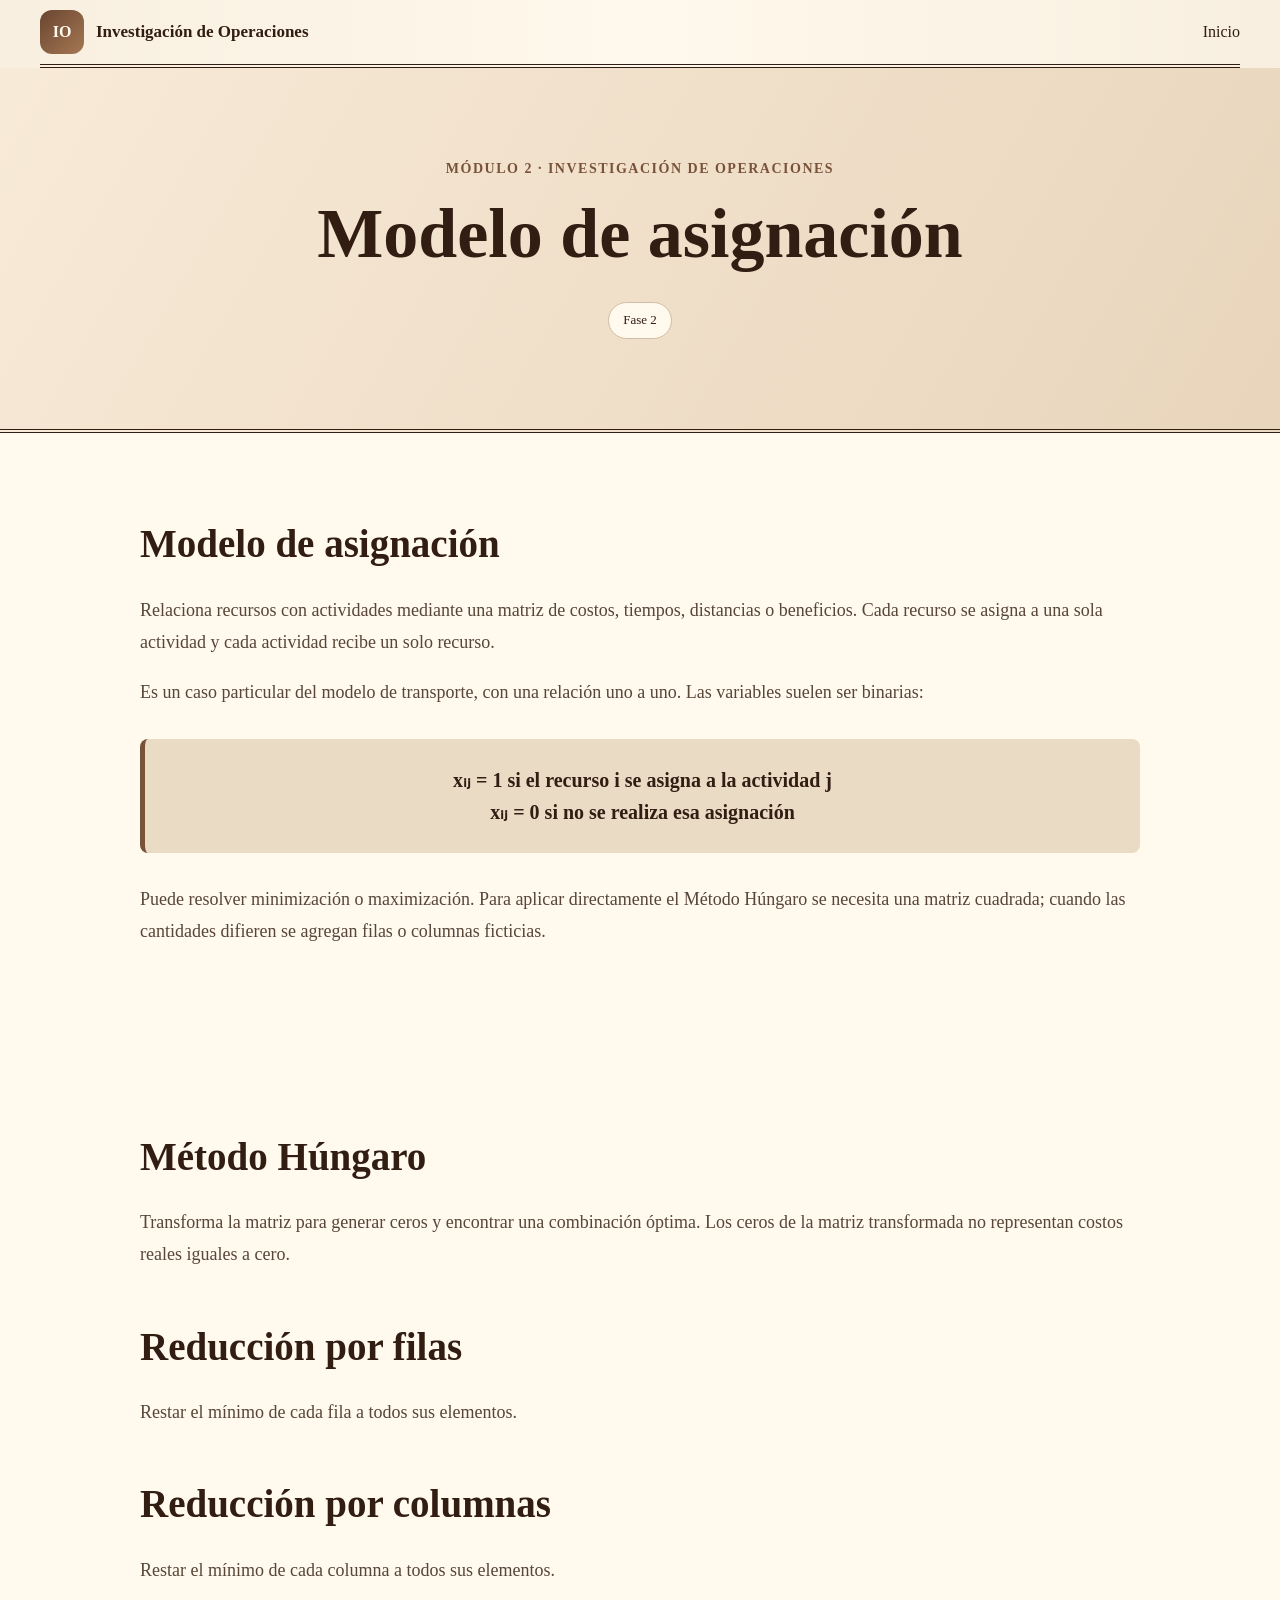
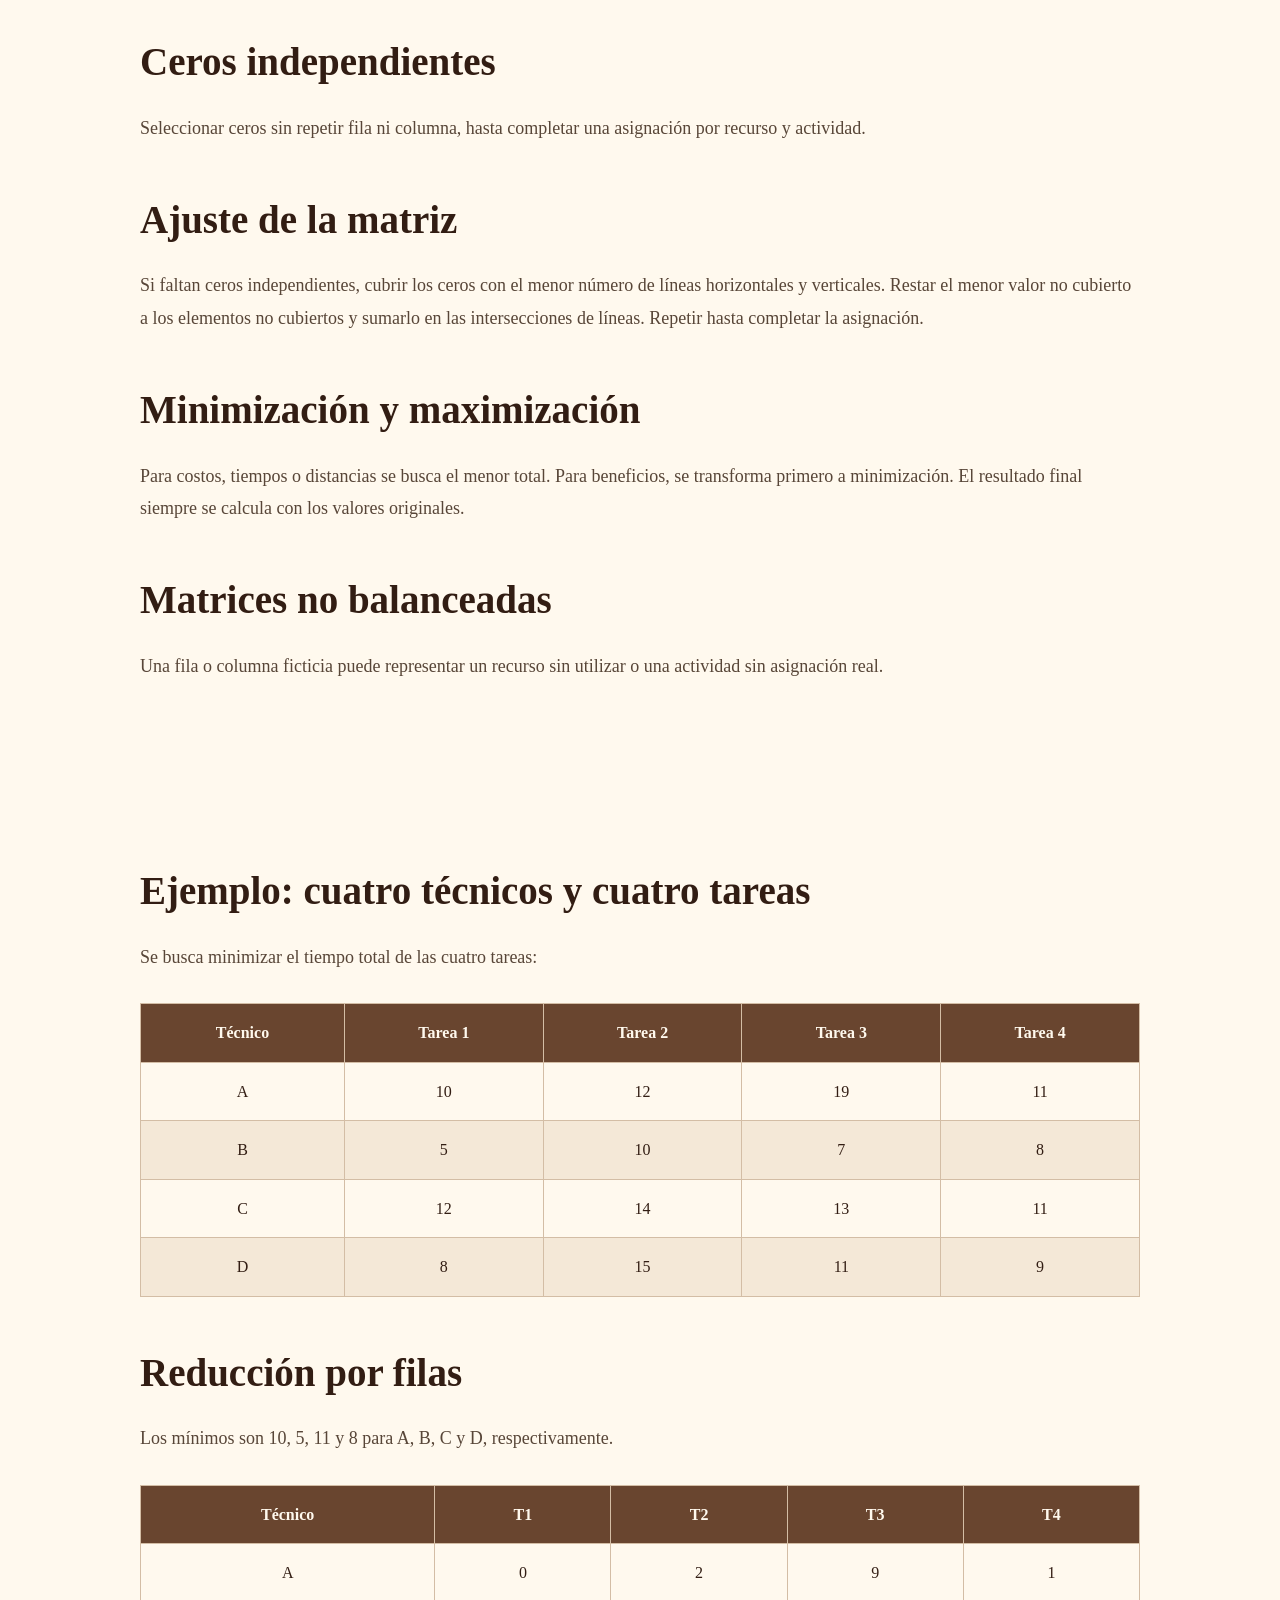
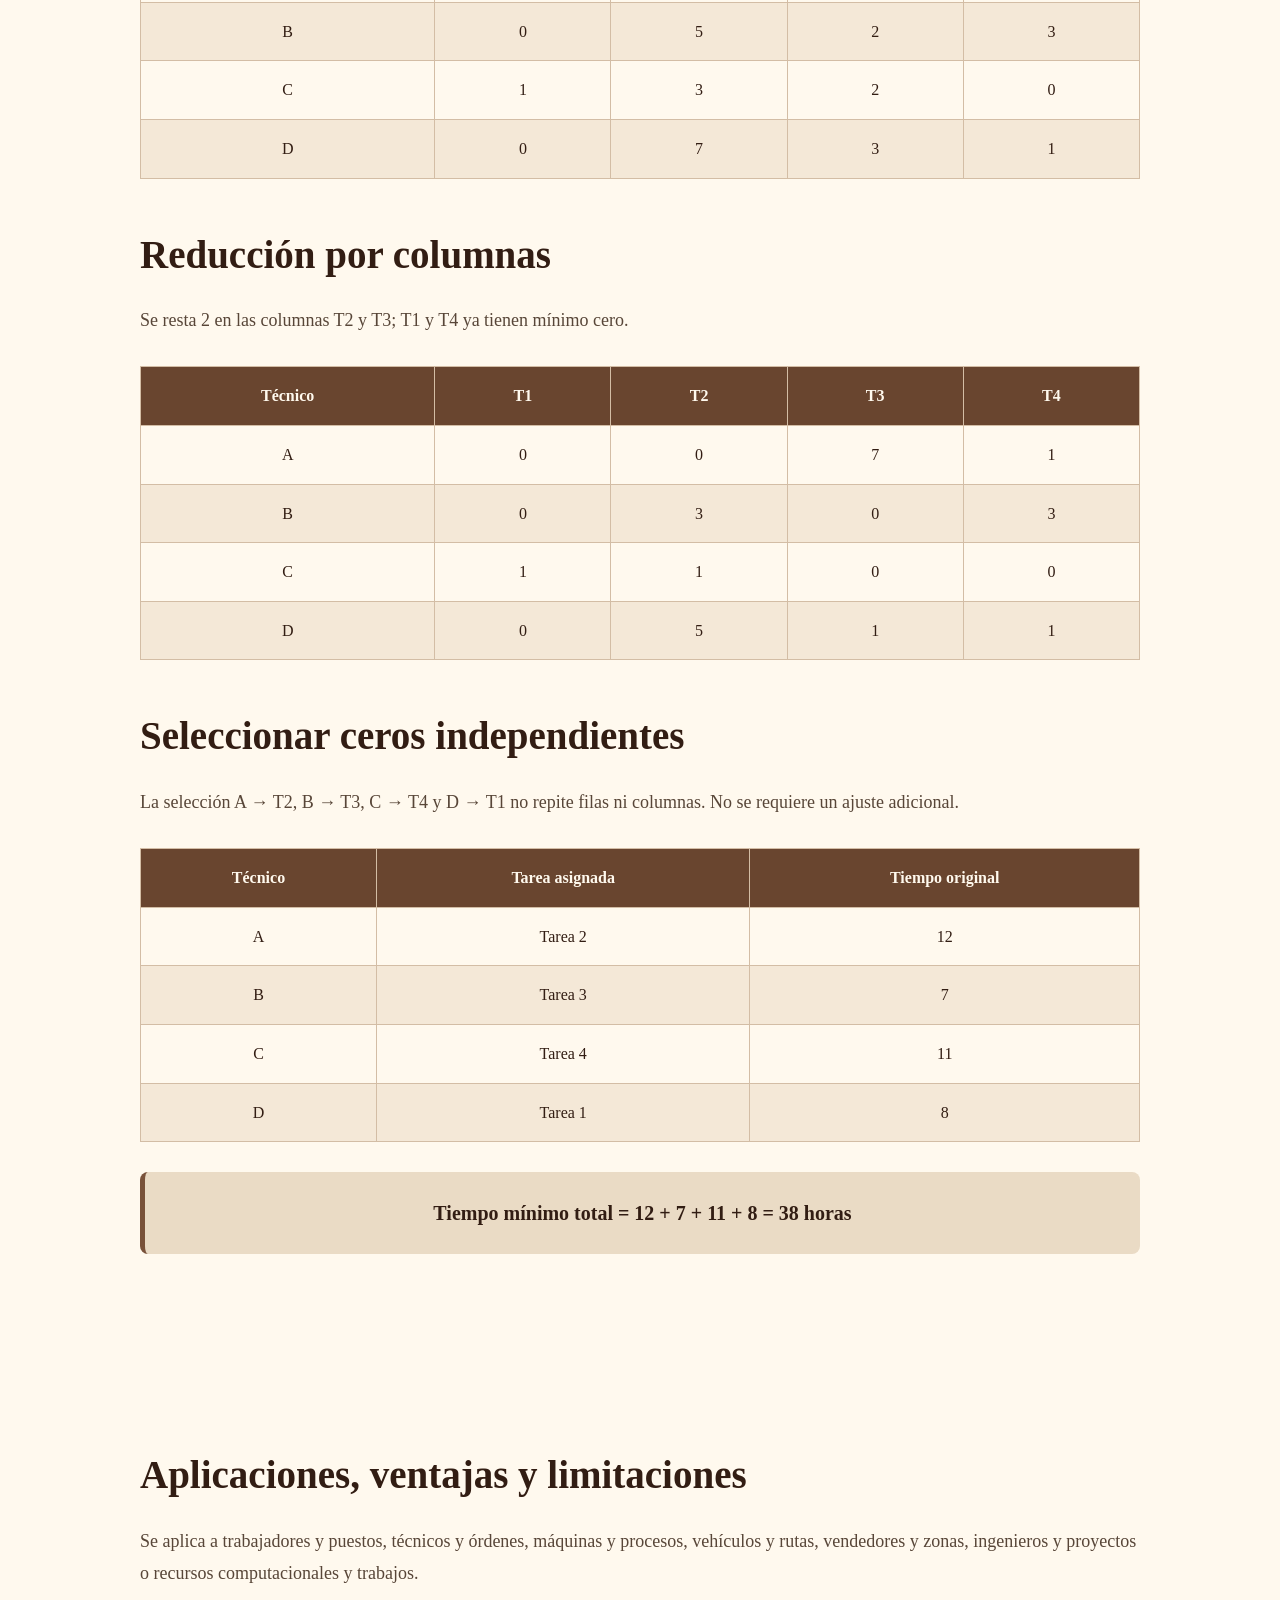
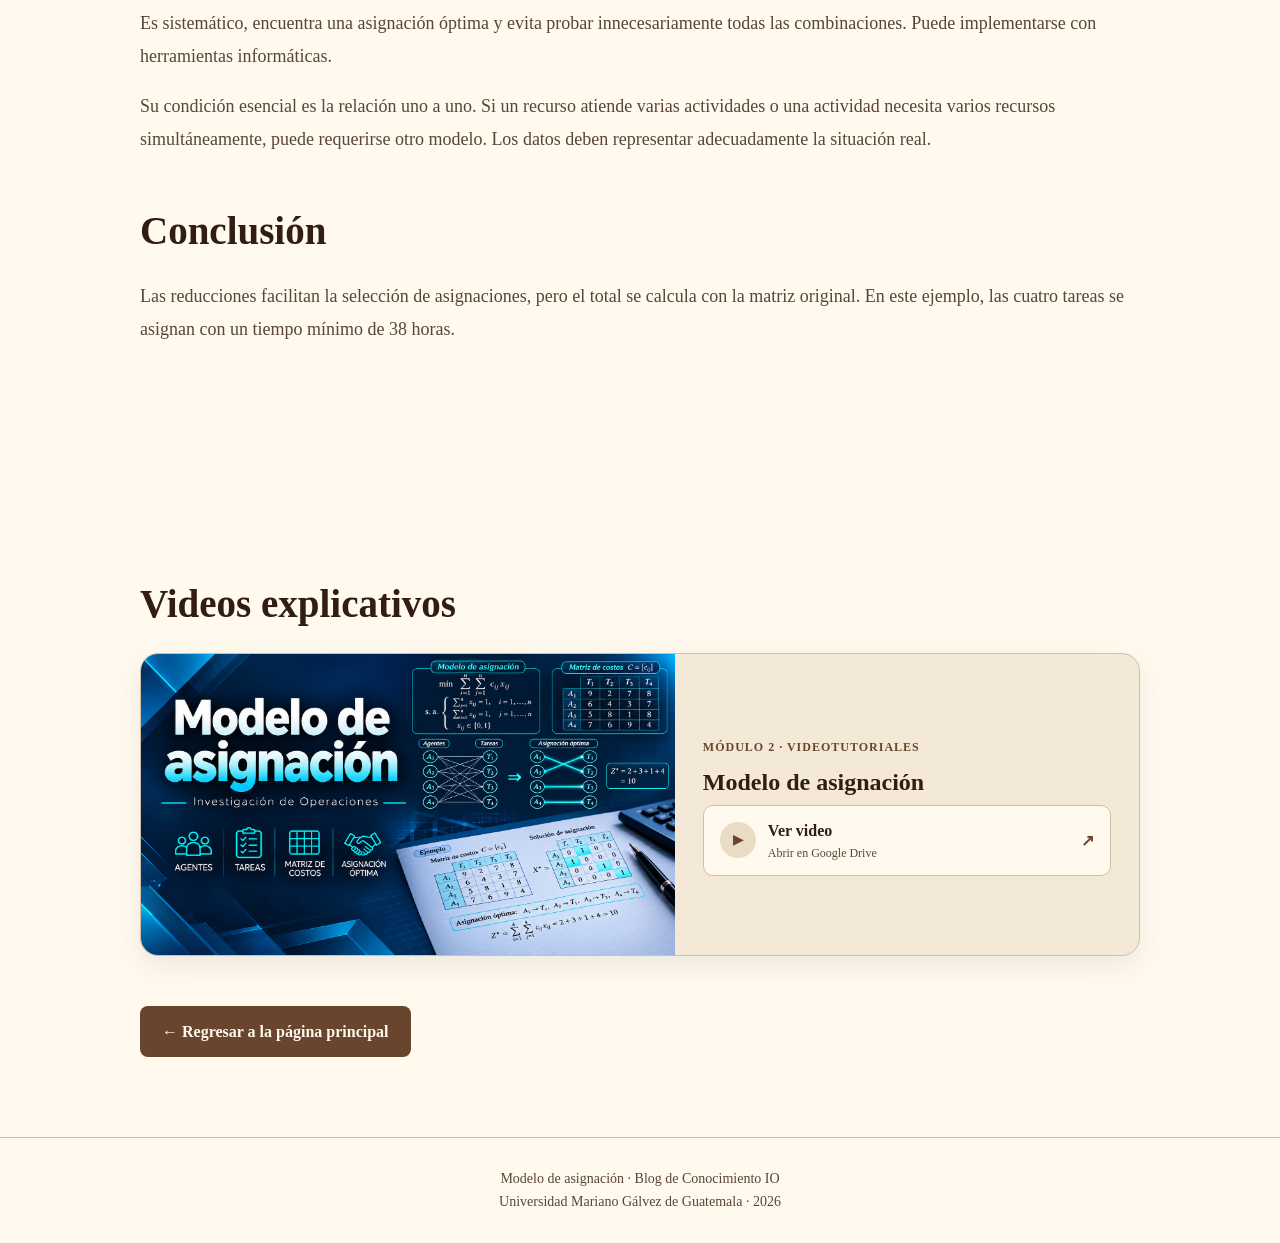
==== asignacion.html @ f6c7b16b "Publicar blog de Investigacion de Operaciones" ====
<!DOCTYPE html><html lang="es"><head><meta charset="UTF-8"><meta name="viewport" content="width=device-width, initial-scale=1.0"><meta name="description" content="Modelo de asignación: teoría y desarrollo paso a paso de Investigación de Operaciones."><title>Modelo de asignación</title><link rel="stylesheet" href="static/css/estilos.css"><link rel="stylesheet" href="static/css/transporte.css"><link rel="stylesheet" href="static/css/formulacion.css"><link rel="stylesheet" href="static/css/editorial.css"></head><body class="edicion-editorial pagina-articulo"><header class="encabezado"><nav class="navegacion" aria-label="Navegación del artículo"><a class="logo" href="index.html" aria-label="Ir al inicio"><span class="logo-icono">IO</span><span class="logo-texto">Investigación de Operaciones</span></a><a href="index.html">Inicio</a></nav></header><main class="articulo"><section class="portada-articulo"><p class="etiqueta-articulo">Módulo 2 · Investigación de Operaciones</p><h1>Modelo de asignación</h1><div class="datos-articulo"><span>Fase 2</span></div></section><section class="contenido-articulo" id="teoria"><h2>Modelo de asignación</h2><p>Relaciona recursos con actividades mediante una matriz de costos, tiempos, distancias o beneficios. Cada recurso se asigna a una sola actividad y cada actividad recibe un solo recurso.</p><p>Es un caso particular del modelo de transporte, con una relación uno a uno. Las variables suelen ser binarias:</p><div class="formula">xᵢⱼ = 1 si el recurso i se asigna a la actividad j<br>xᵢⱼ = 0 si no se realiza esa asignación</div><p>Puede resolver minimización o maximización. Para aplicar directamente el Método Húngaro se necesita una matriz cuadrada; cuando las cantidades difieren se agregan filas o columnas ficticias.</p></section><section class="contenido-articulo" id="metodo"><h2>Método Húngaro</h2><p>Transforma la matriz para generar ceros y encontrar una combinación óptima. Los ceros de la matriz transformada no representan costos reales iguales a cero.</p><h2>Reducción por filas</h2><p>Restar el mínimo de cada fila a todos sus elementos.</p><h2>Reducción por columnas</h2><p>Restar el mínimo de cada columna a todos sus elementos.</p><h2>Ceros independientes</h2><p>Seleccionar ceros sin repetir fila ni columna, hasta completar una asignación por recurso y actividad.</p><h2>Ajuste de la matriz</h2><p>Si faltan ceros independientes, cubrir los ceros con el menor número de líneas horizontales y verticales. Restar el menor valor no cubierto a los elementos no cubiertos y sumarlo en las intersecciones de líneas. Repetir hasta completar la asignación.</p><h2>Minimización y maximización</h2><p>Para costos, tiempos o distancias se busca el menor total. Para beneficios, se transforma primero a minimización. El resultado final siempre se calcula con los valores originales.</p><h2>Matrices no balanceadas</h2><p>Una fila o columna ficticia puede representar un recurso sin utilizar o una actividad sin asignación real.</p></section><section class="contenido-articulo" id="ejemplo"><h2>Ejemplo: cuatro técnicos y cuatro tareas</h2><p>Se busca minimizar el tiempo total de las cuatro tareas:</p><div class="tabla-contenedor" role="region" aria-label="Tabla con desplazamiento horizontal" tabindex="0"><table><thead><tr><th scope="col">Técnico</th><th scope="col">Tarea 1</th><th scope="col">Tarea 2</th><th scope="col">Tarea 3</th><th scope="col">Tarea 4</th></tr></thead><tbody><tr><td>A</td><td>10</td><td>12</td><td>19</td><td>11</td></tr><tr><td>B</td><td>5</td><td>10</td><td>7</td><td>8</td></tr><tr><td>C</td><td>12</td><td>14</td><td>13</td><td>11</td></tr><tr><td>D</td><td>8</td><td>15</td><td>11</td><td>9</td></tr></tbody></table></div><h2>Reducción por filas</h2><p>Los mínimos son 10, 5, 11 y 8 para A, B, C y D, respectivamente.</p><div class="tabla-contenedor" role="region" aria-label="Tabla con desplazamiento horizontal" tabindex="0"><table><thead><tr><th scope="col">Técnico</th><th scope="col">T1</th><th scope="col">T2</th><th scope="col">T3</th><th scope="col">T4</th></tr></thead><tbody><tr><td>A</td><td>0</td><td>2</td><td>9</td><td>1</td></tr><tr><td>B</td><td>0</td><td>5</td><td>2</td><td>3</td></tr><tr><td>C</td><td>1</td><td>3</td><td>2</td><td>0</td></tr><tr><td>D</td><td>0</td><td>7</td><td>3</td><td>1</td></tr></tbody></table></div><h2>Reducción por columnas</h2><p>Se resta 2 en las columnas T2 y T3; T1 y T4 ya tienen mínimo cero.</p><div class="tabla-contenedor" role="region" aria-label="Tabla con desplazamiento horizontal" tabindex="0"><table><thead><tr><th scope="col">Técnico</th><th scope="col">T1</th><th scope="col">T2</th><th scope="col">T3</th><th scope="col">T4</th></tr></thead><tbody><tr><td>A</td><td>0</td><td>0</td><td>7</td><td>1</td></tr><tr><td>B</td><td>0</td><td>3</td><td>0</td><td>3</td></tr><tr><td>C</td><td>1</td><td>1</td><td>0</td><td>0</td></tr><tr><td>D</td><td>0</td><td>5</td><td>1</td><td>1</td></tr></tbody></table></div><h2>Seleccionar ceros independientes</h2><p>La selección A → T2, B → T3, C → T4 y D → T1 no repite filas ni columnas. No se requiere un ajuste adicional.</p><div class="tabla-contenedor" role="region" aria-label="Tabla con desplazamiento horizontal" tabindex="0"><table><thead><tr><th scope="col">Técnico</th><th scope="col">Tarea asignada</th><th scope="col">Tiempo original</th></tr></thead><tbody><tr><td>A</td><td>Tarea 2</td><td>12</td></tr><tr><td>B</td><td>Tarea 3</td><td>7</td></tr><tr><td>C</td><td>Tarea 4</td><td>11</td></tr><tr><td>D</td><td>Tarea 1</td><td>8</td></tr></tbody></table></div><div class="formula">Tiempo mínimo total = 12 + 7 + 11 + 8 = 38 horas</div></section><section class="contenido-articulo" id="conclusion"><h2>Aplicaciones, ventajas y limitaciones</h2><p>Se aplica a trabajadores y puestos, técnicos y órdenes, máquinas y procesos, vehículos y rutas, vendedores y zonas, ingenieros y proyectos o recursos computacionales y trabajos.</p><p>Es sistemático, encuentra una asignación óptima y evita probar innecesariamente todas las combinaciones. Puede implementarse con herramientas informáticas.</p><p>Su condición esencial es la relación uno a uno. Si un recurso atiende varias actividades o una actividad necesita varios recursos simultáneamente, puede requerirse otro modelo. Los datos deben representar adecuadamente la situación real.</p><h2>Conclusión</h2><p>Las reducciones facilitan la selección de asignaciones, pero el total se calcula con la matriz original. En este ejemplo, las cuatro tareas se asignan con un tiempo mínimo de 38 horas.</p></section><section class="contenido-articulo"><div class="video-articulo" id="videos">
    <h2>Videos explicativos</h2>
    <div class="tarjeta-videos">
        <img class="imagen-videos" src="static/img/asignacion-video.png" alt="Modelo de asignación: agentes, tareas, matriz de costos y asignación óptima." width="1672" height="941" loading="lazy">
        <div class="contenido-videos">
            <span class="etiqueta-videos">Módulo 2 · Videotutoriales</span>
            <h3>Modelo de asignación</h3>
            <div class="enlaces-videos">
                <a class="enlace-video" href="https://drive.google.com/file/d/1HKxZpBkIjvfMuyMZKOJMtp7THVhK95FL/view?usp=sharing" target="_blank" rel="noopener noreferrer"><span class="icono-video" aria-hidden="true">▶</span><span>Ver video<small>Abrir en Google Drive</small></span><span aria-hidden="true">↗</span></a>
            </div>
        </div>
    </div>
</div><a class="boton-regresar" href="index.html">← Regresar a la página principal</a></section></main><footer class="pie-pagina"><p>Modelo de asignación · Blog de Conocimiento IO</p><p>Universidad Mariano Gálvez de Guatemala · 2026</p></footer></body></html>
---- static/css/estilos.css ----
:root {
    --azul-oscuro: #0b1f3a;
    --azul: #174a7e;
    --azul-claro: #e8f1fa;
    --celeste: #37a9d6;
    --verde: #28a98b;
    --blanco: #ffffff;
    --gris-fondo: #f5f7fa;
    --gris-texto: #586576;
    --gris-borde: #dde4ec;
    --texto: #172033;
    --sombra: 0 15px 40px rgba(11, 31, 58, 0.10);
}

* {
    margin: 0;
    padding: 0;
    box-sizing: border-box;
}

html {
    scroll-behavior: smooth;
    scroll-padding-top: 80px;
}

body {
    font-family: Arial, Helvetica, sans-serif;
    background-color: var(--gris-fondo);
    color: var(--texto);
    line-height: 1.6;
}

a {
    color: inherit;
    text-decoration: none;
}

ul {
    list-style: none;
}

.encabezado {
    width: 100%;
    background-color: rgba(255, 255, 255, 0.96);
    border-bottom: 1px solid var(--gris-borde);
    position: sticky;
    top: 0;
    z-index: 1000;
}

.navegacion {
    max-width: 1200px;
    min-height: 74px;
    margin: auto;
    padding: 0 25px;

    display: flex;
    justify-content: space-between;
    align-items: center;
}

.logo {
    display: flex;
    align-items: center;
    gap: 12px;
    color: var(--azul-oscuro);
    font-weight: bold;
}

.logo-icono {
    width: 44px;
    height: 44px;
    border-radius: 12px;

    display: flex;
    justify-content: center;
    align-items: center;

    color: var(--blanco);
    background: linear-gradient(
        135deg,
        var(--azul),
        var(--celeste)
    );
}

.logo-texto {
    font-size: 17px;
}

.menu {
    display: flex;
    align-items: center;
    gap: 30px;
}

.menu a {
    color: var(--gris-texto);
    font-size: 15px;
    font-weight: bold;
    transition: color 0.3s;
}

.menu a:hover {
    color: var(--azul);
}

.boton-menu {
    display: none;
    border: none;
    color: var(--azul-oscuro);
    background: transparent;
    font-size: 28px;
    cursor: pointer;
}

.portada {
    min-height: 610px;
    padding: 85px 30px;

    display: grid;
    grid-template-columns: 1.2fr 0.8fr;
    align-items: center;
    gap: 70px;

    background:
        radial-gradient(
            circle at 85% 20%,
            rgba(55, 169, 214, 0.18),
            transparent 32%
        ),
        linear-gradient(135deg, #f8fbff, #e8f1fa);
}

.portada-contenido {
    max-width: 700px;
    margin-left: auto;
}

.etiqueta,
.subtitulo,
.titulo-seccion > p {
    color: var(--verde);
    font-size: 14px;
    font-weight: bold;
    letter-spacing: 1.5px;
    text-transform: uppercase;
}

.portada h1 {
    margin: 15px 0 25px;
    color: var(--azul-oscuro);
    font-size: clamp(42px, 5vw, 70px);
    line-height: 1.05;
}

.portada h1 span {
    display: block;
    color: var(--azul);
}

.descripcion {
    max-width: 680px;
    color: var(--gris-texto);
    font-size: 19px;
}

.botones-portada {
    margin-top: 35px;
    display: flex;
    flex-wrap: wrap;
    gap: 15px;
}

.boton {
    padding: 13px 23px;
    border-radius: 9px;
    font-weight: bold;
    transition: 0.3s;
}

.boton:hover {
    transform: translateY(-2px);
}

.boton-principal {
    color: var(--blanco);
    background-color: var(--azul);
}

.boton-principal:hover {
    background-color: var(--azul-oscuro);
}

.boton-secundario {
    color: var(--azul);
    background-color: var(--blanco);
    border: 1px solid var(--gris-borde);
}

.boton-secundario:hover {
    border-color: var(--azul);
}

.tarjeta-destacada {
    max-width: 430px;
    padding: 38px;
    border-radius: 22px;
    color: var(--blanco);

    background: linear-gradient(
        145deg,
        var(--azul-oscuro),
        var(--azul)
    );

    box-shadow: 0 25px 60px rgba(11, 31, 58, 0.25);
}

.numero-modulo {
    display: inline-block;
    margin-bottom: 20px;
    padding: 6px 12px;
    border-radius: 20px;

    color: #bfefff;
    background-color: rgba(255, 255, 255, 0.12);
    font-size: 13px;
    font-weight: bold;
}

.tarjeta-destacada h2 {
    margin-bottom: 12px;
    font-size: 31px;
}

.tarjeta-destacada > p {
    color: #dbe9f7;
}

.tarjeta-destacada ul {
    margin: 25px 0;
}

.tarjeta-destacada li {
    padding: 10px 0;
    border-bottom: 1px solid rgba(255, 255, 255, 0.15);
}

.tarjeta-destacada li::before {
    content: "–";
    margin-right: 10px;
    color: #6de5c8;
    font-weight: bold;
}

.enlace-articulo {
    color: #8ee8d4;
    font-weight: bold;
}

.seccion {
    max-width: 1200px;
    margin: auto;
    padding: 90px 25px;
}

.titulo-seccion {
    max-width: 680px;
    margin-bottom: 45px;
}

.titulo-seccion h2,
.proyecto h2 {
    margin: 8px 0 12px;
    color: var(--azul-oscuro);
    font-size: clamp(30px, 4vw, 44px);
}

.titulo-seccion span {
    color: var(--gris-texto);
    font-size: 17px;
}

.contenedor-modulos {
    display: grid;
    grid-template-columns: repeat(3, 1fr);
    gap: 25px;
}

.tarjeta-modulo {
    padding: 30px;
    border: 1px solid var(--gris-borde);
    border-radius: 16px;
    background-color: var(--blanco);
    box-shadow: 0 8px 25px rgba(11, 31, 58, 0.05);
    transition: 0.3s;
}

.tarjeta-modulo:hover {
    transform: translateY(-6px);
    box-shadow: var(--sombra);
}

.estado {
    display: inline-block;
    padding: 5px 11px;
    border-radius: 15px;

    color: var(--azul);
    background-color: var(--azul-claro);
    font-size: 12px;
    font-weight: bold;
}

.tarjeta-modulo h3 {
    margin: 18px 0 8px;
    color: var(--azul-oscuro);
    font-size: 27px;
}

.tarjeta-modulo p {
    min-height: 52px;
    color: var(--gris-texto);
}

.tarjeta-modulo ul {
    margin: 22px 0;
}

.tarjeta-modulo li {
    padding: 8px 0;
    border-bottom: 1px solid var(--gris-borde);
    color: var(--gris-texto);
}

.tarjeta-modulo li::before {
    content: "•";
    margin-right: 10px;
    color: var(--verde);
}

.tarjeta-modulo li:has(.enlace-tema) {
    padding: 0;
}

.tarjeta-modulo li:has(.enlace-tema)::before {
    content: none;
}

.enlace-tema {
    display: flex;
    align-items: baseline;
    gap: 10px;
    padding: 8px 0;
    border-radius: 4px;
    transition: color 0.2s, background-color 0.2s;
}

.enlace-tema::before {
    content: "•";
    color: var(--verde);
}

.enlace-tema:hover,
.enlace-tema:focus-visible {
    color: var(--azul);
    background-color: var(--azul-claro);
    text-decoration: underline;
    text-underline-offset: 3px;
}

.enlace-tema:focus-visible {
    outline: 2px solid var(--azul);
    outline-offset: 3px;
}

.proximamente {
    color: var(--gris-texto);
    font-size: 14px;
    font-weight: bold;
}

.proyecto {
    padding: 85px max(25px, calc((100% - 1150px) / 2));
    color: var(--blanco);

    background: linear-gradient(
        135deg,
        var(--azul-oscuro),
        #102f52
    );

    display: grid;
    grid-template-columns: 1fr 1fr;
    align-items: center;
    gap: 70px;
}

.proyecto h2 {
    color: var(--blanco);
}

.proyecto-contenido > p:not(.subtitulo) {
    margin-bottom: 15px;
    color: #cbd8e7;
    font-size: 17px;
}

.datos-proyecto {
    display: grid;
    grid-template-columns: repeat(3, 1fr);
    gap: 15px;
}

.datos-proyecto div {
    padding: 25px 15px;
    border: 1px solid rgba(255, 255, 255, 0.15);
    border-radius: 14px;
    text-align: center;
    background-color: rgba(255, 255, 255, 0.06);
}

.datos-proyecto strong {
    display: block;
    color: #74dec6;
    font-size: 31px;
}

.datos-proyecto span {
    color: #d6e0eb;
    font-size: 13px;
}

.pasos {
    display: grid;
    grid-template-columns: repeat(4, 1fr);
    gap: 20px;
}

.paso {
    padding: 25px;
    border: 1px solid var(--gris-borde);
    border-radius: 15px;
    background-color: var(--blanco);
}

.paso > span {
    display: block;
    margin-bottom: 17px;
    color: var(--verde);
    font-size: 29px;
    font-weight: bold;
}

.paso h3 {
    margin-bottom: 8px;
    color: var(--azul-oscuro);
}

.paso p {
    color: var(--gris-texto);
}

.integrantes {
    display: grid;
    grid-template-columns: repeat(3, 1fr);
    gap: 20px;
}

.integrante {
    padding: 25px;
    border: 1px solid var(--gris-borde);
    border-radius: 14px;
    background-color: var(--blanco);

    display: flex;
    align-items: center;
    gap: 18px;
}

.avatar {
    min-width: 65px;
    height: 65px;
    border-radius: 50%;

    display: flex;
    justify-content: center;
    align-items: center;

    color: var(--blanco);
    background: linear-gradient(
        135deg,
        var(--azul),
        var(--verde)
    );

    font-weight: bold;
}

.integrante h3 {
    color: var(--azul-oscuro);
    font-size: 17px;
}

.integrante p {
    color: var(--gris-texto);
    font-size: 14px;
}

.pie-pagina {
    padding: 30px 25px;
    border-top: 1px solid var(--gris-borde);
    color: var(--gris-texto);
    background-color: var(--blanco);
    text-align: center;
    font-size: 14px;
}

@media (max-width: 950px) {
    .portada,
    .proyecto {
        grid-template-columns: 1fr;
    }

    .portada-contenido {
        margin: 0;
    }

    .tarjeta-destacada {
        max-width: none;
    }

    .contenedor-modulos,
    .integrantes {
        grid-template-columns: 1fr;
    }

    .pasos {
        grid-template-columns: repeat(2, 1fr);
    }
}

@media (max-width: 700px) {
    .logo-texto {
        display: none;
    }

    .boton-menu {
        display: block;
    }

    .menu {
        width: 100%;
        padding: 20px;

        display: none;
        flex-direction: column;
        align-items: flex-start;
        gap: 15px;

        position: absolute;
        top: 74px;
        left: 0;

        background-color: var(--blanco);
        border-bottom: 1px solid var(--gris-borde);
        box-shadow: var(--sombra);
    }

    .menu.mostrar {
        display: flex;
    }

    .portada {
        padding: 60px 20px;
    }

    .portada h1 {
        font-size: 42px;
    }

    .botones-portada {
        flex-direction: column;
    }

    .boton {
        text-align: center;
    }

    .datos-proyecto,
    .pasos {
        grid-template-columns: 1fr;
    }
}
---- static/css/transporte.css ----
.articulo {
    min-height: 100vh;
    background-color: #ffffff;
}

.portada-articulo {
    padding: 90px 25px;
    color: white;
    text-align: center;
    background:
        radial-gradient(
            circle at 80% 15%,
            rgba(55, 169, 214, 0.35),
            transparent 30%
        ),
        linear-gradient(135deg, #0b1f3a, #174a7e);
}

.etiqueta-articulo {
    margin-bottom: 15px;
    color: #74dec6;
    font-size: 14px;
    font-weight: bold;
    letter-spacing: 1.5px;
    text-transform: uppercase;
}

.portada-articulo h1 {
    margin-bottom: 18px;
    font-size: clamp(42px, 6vw, 70px);
    line-height: 1.1;
}

.descripcion-articulo {
    color: #dbe9f7;
    font-size: 20px;
}

.datos-articulo {
    margin-top: 30px;

    display: flex;
    justify-content: center;
    flex-wrap: wrap;
    gap: 12px;
}

.datos-articulo span {
    padding: 7px 14px;
    border: 1px solid rgba(255, 255, 255, 0.18);
    border-radius: 20px;
    background-color: rgba(255, 255, 255, 0.08);
    font-size: 13px;
}

.contenido-articulo {
    max-width: 1050px;
    margin: auto;
    padding: 80px 25px;
}

.fondo-claro {
    max-width: none;
    padding-left: max(25px, calc((100% - 1000px) / 2));
    padding-right: max(25px, calc((100% - 1000px) / 2));
    background-color: #f5f7fa;
}

.indicador-seccion {
    margin-bottom: 8px !important;
    color: #28a98b !important;
    font-size: 14px !important;
    font-weight: bold;
    letter-spacing: 1.5px;
    text-transform: uppercase;
}

.contenido-articulo h2 {
    margin: 45px 0 18px;
    color: #0b1f3a;
    font-size: clamp(28px, 4vw, 39px);
}

.contenido-articulo h2:first-of-type {
    margin-top: 0;
}

.contenido-articulo > p {
    margin-bottom: 18px;
    color: #586576;
    font-size: 18px;
    line-height: 1.8;
}

.formula {
    margin: 30px 0;
    padding: 25px;
    border-left: 5px solid #28a98b;
    border-radius: 8px;
    color: #0b1f3a;
    background-color: #e8f1fa;
    text-align: center;
    font-size: 20px;
    font-weight: bold;
}

.componentes {
    display: grid;
    grid-template-columns: repeat(3, 1fr);
    gap: 18px;
}

.componentes article {
    padding: 24px;
    border: 1px solid #dde4ec;
    border-radius: 14px;
    background-color: #ffffff;
}

.componentes h3 {
    margin-bottom: 8px;
    color: #174a7e;
}

.componentes p {
    color: #586576;
}

.tabla-contenedor {
    width: 100%;
    margin: 30px 0;
    overflow-x: auto;
}

table {
    width: 100%;
    min-width: 650px;
    border-collapse: collapse;
    background-color: #ffffff;
}

th,
td {
    padding: 16px;
    border: 1px solid #d6dee8;
    text-align: center;
}

th {
    color: #ffffff;
    background-color: #174a7e;
}

tbody tr:nth-child(even) {
    background-color: #edf4fa;
}

.metodos {
    display: grid;
    grid-template-columns: repeat(3, 1fr);
    gap: 22px;
    margin-top: 35px;
}

.metodo {
    padding: 28px;
    border: 1px solid #dde4ec;
    border-radius: 16px;
    background-color: #ffffff;
    box-shadow: 0 8px 25px rgba(11, 31, 58, 0.06);
}

.metodo > span {
    display: block;
    margin-bottom: 15px;
    color: #28a98b;
    font-size: 30px;
    font-weight: bold;
}

.metodo h3 {
    margin-bottom: 12px;
    color: #0b1f3a;
    font-size: 23px;
}

.metodo p {
    margin-bottom: 18px;
    color: #586576;
}

.metodo ol {
    padding-left: 22px;
    color: #586576;
}

.metodo li {
    margin-bottom: 8px;
}

.balance,
.resultado-final {
    margin: 30px 0;
    padding: 25px;
    border-left: 5px solid #28a98b;
    border-radius: 10px;
    background-color: #e8f1fa;
}

.balance p,
.resultado-final p {
    margin-bottom: 7px;
    color: #586576;
}

.balance strong,
.resultado-final strong {
    color: #0b1f3a;
}

.video-articulo {
    margin: 50px 0;
}

.video-pendiente {
    min-height: 300px;
    border: 2px dashed #b9c7d5;
    border-radius: 16px;

    display: flex;
    justify-content: center;
    align-items: center;

    color: #586576;
    background-color: #f5f7fa;
    font-weight: bold;
}

.boton-regresar {
    display: inline-block;
    padding: 13px 22px;
    border-radius: 8px;
    color: white;
    background-color: #174a7e;
    font-weight: bold;
    transition: 0.3s;
}

.boton-regresar:hover {
    background-color: #0b1f3a;
    transform: translateY(-2px);
}

@media (max-width: 900px) {
    .componentes,
    .metodos {
        grid-template-columns: 1fr;
    }
}

@media (max-width: 700px) {
    .menu-articulo {
        display: none;
    }

    .portada-articulo {
        padding: 65px 20px;
    }

    .contenido-articulo {
        padding: 55px 20px;
    }

    .fondo-claro {
        padding-left: 20px;
        padding-right: 20px;
    }
}
---- static/css/formulacion.css ----
.tarjeta-videos {
    display: grid;
    grid-template-columns: 1.15fr 1fr;
    overflow: hidden;
    border: 1px solid var(--gris-borde);
    border-radius: 18px;
    background: var(--gris-fondo);
    box-shadow: 0 10px 30px rgba(11, 31, 58, 0.07);
}

.imagen-videos {
    display: block;
    width: 100%;
    height: auto;
    align-self: center;
}

.contenido-videos {
    padding: 28px;
    align-self: center;
}

.etiqueta-videos {
    color: var(--azul);
    font-size: 12px;
    font-weight: bold;
    letter-spacing: 1px;
    text-transform: uppercase;
}

.contenido-videos h3 {
    margin: 8px 0;
    color: var(--azul-oscuro);
    font-size: 24px;
    line-height: 1.25;
}

.contenido-videos .autor-videos {
    margin-bottom: 20px;
    font-size: 14px;
    color: var(--gris-texto);
}

.enlaces-videos {
    display: grid;
    gap: 12px;
}

.enlace-video {
    display: flex;
    align-items: center;
    gap: 12px;
    padding: 12px 16px;
    border: 1px solid var(--gris-borde);
    border-radius: 10px;
    color: var(--azul-oscuro);
    background: var(--blanco);
    font-weight: bold;
    transition: border-color 0.2s, background-color 0.2s;
}

.enlace-video small {
    display: block;
    color: var(--gris-texto);
    font-size: 12px;
    font-weight: normal;
}

.enlace-video > span:last-child {
    margin-left: auto;
    color: var(--azul);
}

.icono-video {
    display: grid;
    place-items: center;
    flex: 0 0 36px;
    height: 36px;
    border-radius: 50%;
    color: var(--azul);
    background: var(--azul-claro);
    font-size: 13px;
}

.enlace-video:hover,
.enlace-video:focus-visible {
    background: var(--azul-claro);
    border-color: var(--azul);
}

.enlace-video:focus-visible {
    outline: 2px solid var(--azul);
    outline-offset: 3px;
}

@media (max-width: 800px) {
    .tarjeta-videos {
        grid-template-columns: 1fr;
    }

    .contenido-videos {
        padding: 22px;
    }
}
---- static/css/editorial.css ----
.edicion-editorial {
    --papel: #f8efe0;
    --tinta: #321d13;
    --regla: #a28a74;
    --azul-oscuro: #321d13;
    --azul: #69452f;
    --azul-claro: #eadbc5;
    --celeste: #a57855;
    --verde: #79523a;
    --gris-texto: #584638;
    --gris-fondo: #f4e8d7;
    --gris-borde: #d3bda5;
    --blanco: #fff9ee;
    --texto: #321d13;
    background: radial-gradient(ellipse at top, #fff8ec, var(--papel) 70%);
    color: var(--tinta);
    font-family: Georgia, "Times New Roman", serif;
}

.edicion-editorial .encabezado {
    position: static;
    background: transparent;
    border: 0;
}

.cabecera-editorial, .edicion-editorial .navegacion {
    width: min(100% - 48px, 1260px);
    margin-inline: auto;
}

.datos-edicion {
    display: flex;
    justify-content: space-between;
    flex-wrap: wrap;
    gap: 4px 20px;
    padding-block: 12px;
    font-size: clamp(10px, 1.2vw, 15px);
    font-weight: bold;
    text-transform: uppercase;
}

.cabecera-editorial h1 {
    padding: 12px 0 16px;
    border-block: 4px double var(--tinta);
    text-align: center;
    text-transform: uppercase;
    font-size: clamp(31px, 5.9vw, 91px);
    line-height: .98;
    letter-spacing: -.065em;
}

.edicion-editorial .navegacion {
    position: relative;
    min-height: 50px;
    justify-content: center;
    border-bottom: 4px double var(--tinta);
    padding: 0;
}

.edicion-editorial:not(.pagina-articulo) .logo, .edicion-editorial .portada-contenido,
.edicion-editorial .tarjeta-destacada ul {
    display: none;
}

.edicion-editorial .menu a {
    color: var(--tinta);
    font-size: 17px;
}

.edicion-editorial .portada {
    width: min(100% - 48px, 1260px);
    margin: auto;
    padding: 25px 0;
    min-height: 0;
    grid-template-columns: minmax(0, 4fr) minmax(0, 5fr);
    gap: 22px;
    background: none;
    border-bottom: 4px double var(--tinta);
}

.edicion-editorial .tarjeta-destacada {
    max-width: none;
    padding: 0 22px 0 0;
    border-right: 1px solid var(--regla);
    border-radius: 0;
    color: var(--tinta);
    background: none;
    box-shadow: none;
}

.edicion-editorial .numero-modulo,
.edicion-editorial .titulo-seccion > p {
    color: #73513c;
}

.edicion-editorial .numero-modulo {
    padding: 0;
    margin-bottom: 8px;
}

.edicion-editorial .tarjeta-destacada h2 {
    font-size: clamp(34px, 4.7vw, 64px);
    letter-spacing: -.045em;
    line-height: .98;
}

.edicion-editorial .tarjeta-destacada p:not(.numero-modulo) {
    color: var(--tinta);
    font-size: clamp(17px, 1.7vw, 23px);
    line-height: 1.4;
    margin-bottom: 12px;
}

.edicion-editorial .enlace-articulo {
    color: var(--tinta);
    text-decoration: underline;
    text-underline-offset: 4px;
    font-style: italic;
}

.foto-editorial {
    display: block;
    width: 100%;
    height: auto;
    overflow: hidden;
}

.edicion-editorial .seccion {
    max-width: 1308px;
}

.edicion-editorial #modulos {
    padding-top: 24px;
}

.edicion-editorial #modulos .titulo-seccion {
    max-width: none;
    border-bottom: 1px solid var(--regla);
    margin-bottom: 18px;
    padding-bottom: 12px;
}

.edicion-editorial .titulo-seccion h2,
.edicion-editorial .tarjeta-modulo h3,
.edicion-editorial .tarjeta-modulo p,
.edicion-editorial .tarjeta-modulo li,
.edicion-editorial .titulo-seccion span {
    color: var(--tinta);
}

.edicion-editorial .contenedor-modulos {
    grid-template-columns: repeat(3, minmax(0, 1fr));
    gap: 0;
}

.edicion-editorial .tarjeta-modulo {
    padding: 0 20px;
    border: 0;
    border-radius: 0;
    background: transparent;
    box-shadow: none;
    transform: none;
}

.edicion-editorial .tarjeta-modulo:first-child {
    padding-left: 0;
}

.edicion-editorial .tarjeta-modulo + .tarjeta-modulo {
    border-left: 1px solid var(--regla);
}

.edicion-editorial .estado,
.edicion-editorial .enlace-tema:hover,
.edicion-editorial .enlace-tema:focus-visible {
    background: #eadbc5;
    color: var(--tinta);
}

.edicion-editorial .enlace-tema::before {
    content: "–";
    color: #73513c;
}

.edicion-editorial .proyecto {
    background: #382419;
}

.edicion-editorial .subtitulo,
.edicion-editorial .datos-proyecto strong {
    color: #f1cfaa;
}

.edicion-editorial .proyecto-contenido > p:not(.subtitulo),
.edicion-editorial .datos-proyecto span {
    color: #f6e5d2;
}

.edicion-editorial .paso,
.edicion-editorial .integrante,
.edicion-editorial .pie-pagina {
    border-radius: 0;
}

.pagina-articulo .navegacion {
    justify-content: space-between;
    flex-wrap: wrap;
    gap: 10px;
    padding-block: 10px;
}

.pagina-articulo .articulo,
.pagina-articulo .componentes article,
.pagina-articulo .metodo,
.pagina-articulo table {
    background-color: var(--blanco);
}

.pagina-articulo .portada-articulo {
    background: linear-gradient(120deg, #f7ead7, #e9d5bc);
    border-bottom: 4px double var(--tinta);
    color: var(--tinta);
}

.pagina-articulo .datos-articulo span {
    border-color: var(--gris-borde);
    background: var(--blanco);
}

.pagina-articulo .etiqueta-articulo,
.pagina-articulo .metodo > span {
    color: var(--verde);
}

.pagina-articulo .indicador-seccion {
    color: var(--verde) !important;
}

.pagina-articulo .descripcion-articulo,
.pagina-articulo .contenido-articulo > p,
.pagina-articulo .componentes p,
.pagina-articulo .metodo p,
.pagina-articulo .metodo ol,
.pagina-articulo .balance p,
.pagina-articulo .resultado-final p,
.pagina-articulo .video-pendiente {
    color: var(--gris-texto);
}

.pagina-articulo .contenido-articulo h2,
.pagina-articulo .componentes h3,
.pagina-articulo .metodo h3,
.pagina-articulo .formula,
.pagina-articulo .balance strong,
.pagina-articulo .resultado-final strong {
    color: var(--tinta);
}

.pagina-articulo .fondo-claro,
.pagina-articulo tbody tr:nth-child(even),
.pagina-articulo .video-pendiente {
    background-color: var(--gris-fondo);
}

.pagina-articulo .formula,
.pagina-articulo .balance,
.pagina-articulo .resultado-final {
    background-color: var(--azul-claro);
    border-left-color: var(--verde);
}

.pagina-articulo .componentes article,
.pagina-articulo .metodo,
.pagina-articulo .video-pendiente,
.pagina-articulo th,
.pagina-articulo td {
    border-color: var(--gris-borde);
}

.pagina-articulo th,
.pagina-articulo .boton-regresar {
    background-color: var(--azul);
    color: var(--blanco);
}

.pagina-articulo .boton-regresar:hover {
    background-color: var(--tinta);
}

.pagina-articulo .imagen-videos[src$="/formulacion-modelos.png"] {
    filter: sepia(1);
}

@media (max-width: 760px) {
    .edicion-editorial .portada,
    .edicion-editorial .contenedor-modulos {
        grid-template-columns: 1fr;
    }

    .edicion-editorial .tarjeta-destacada {
        border: 0;
        padding: 0;
    }

    .edicion-editorial .tarjeta-modulo {
        padding: 12px 0 0;
    }

    .edicion-editorial .tarjeta-modulo + .tarjeta-modulo {
        border-left: 0;
        border-top: 1px solid var(--regla);
    }
}

@media (max-width: 700px) {
    .edicion-editorial .navegacion {
        justify-content: flex-start;
    }

    .edicion-editorial .boton-menu {
        color: var(--tinta);
    }

    .edicion-editorial .menu {
        top: 100%;
        background: var(--papel);
    }
}
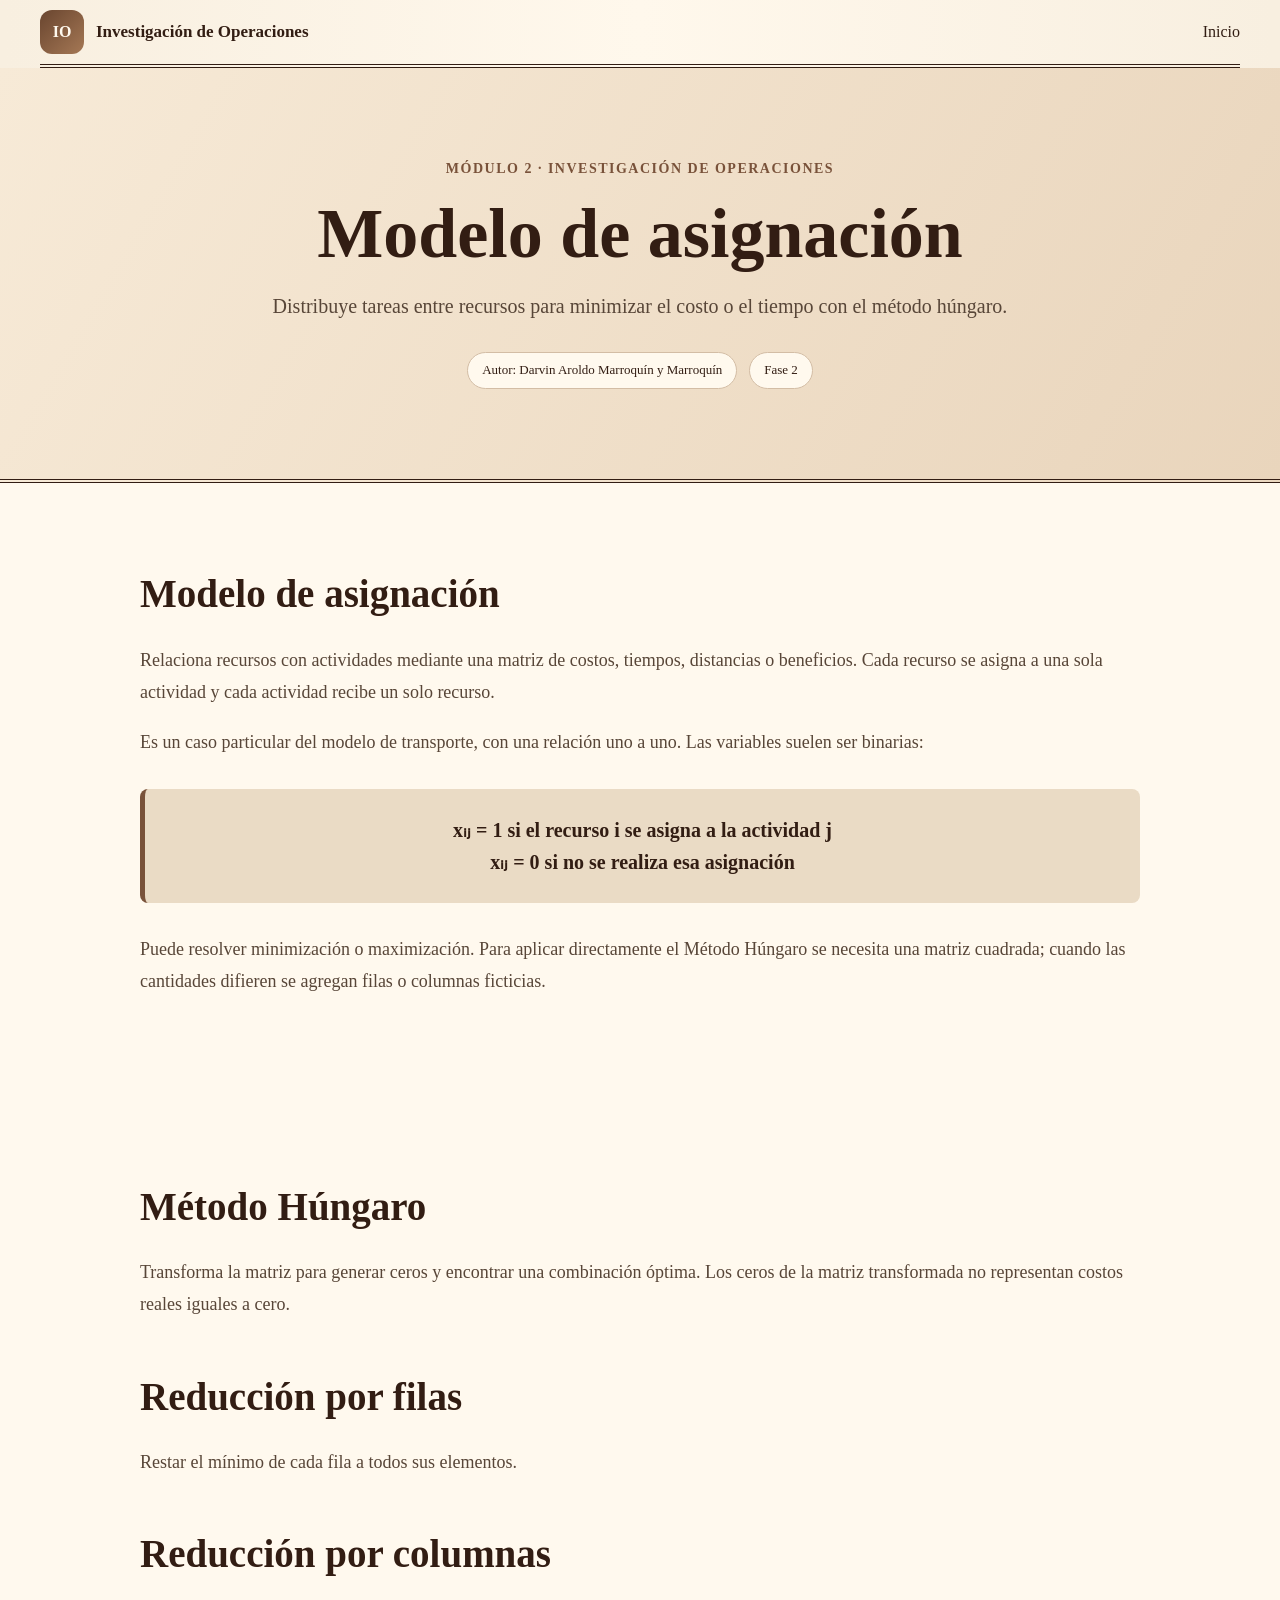
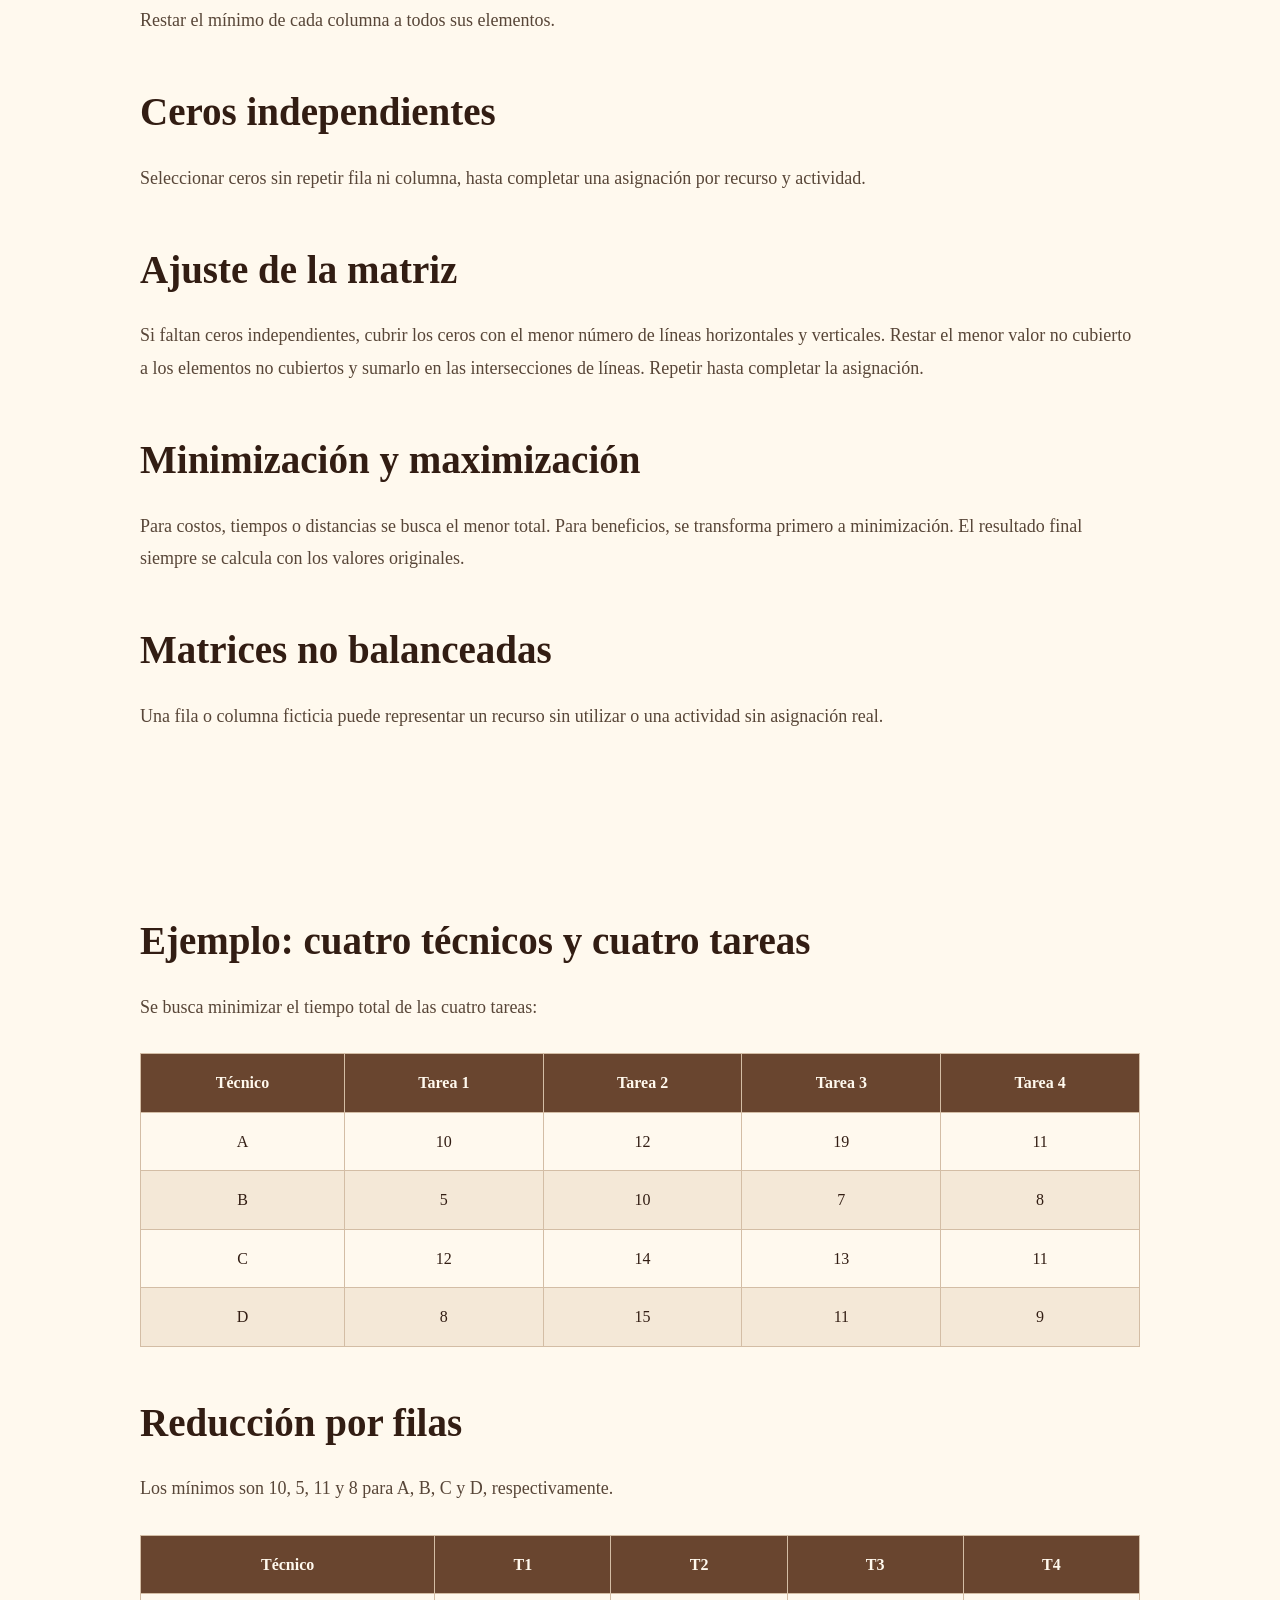
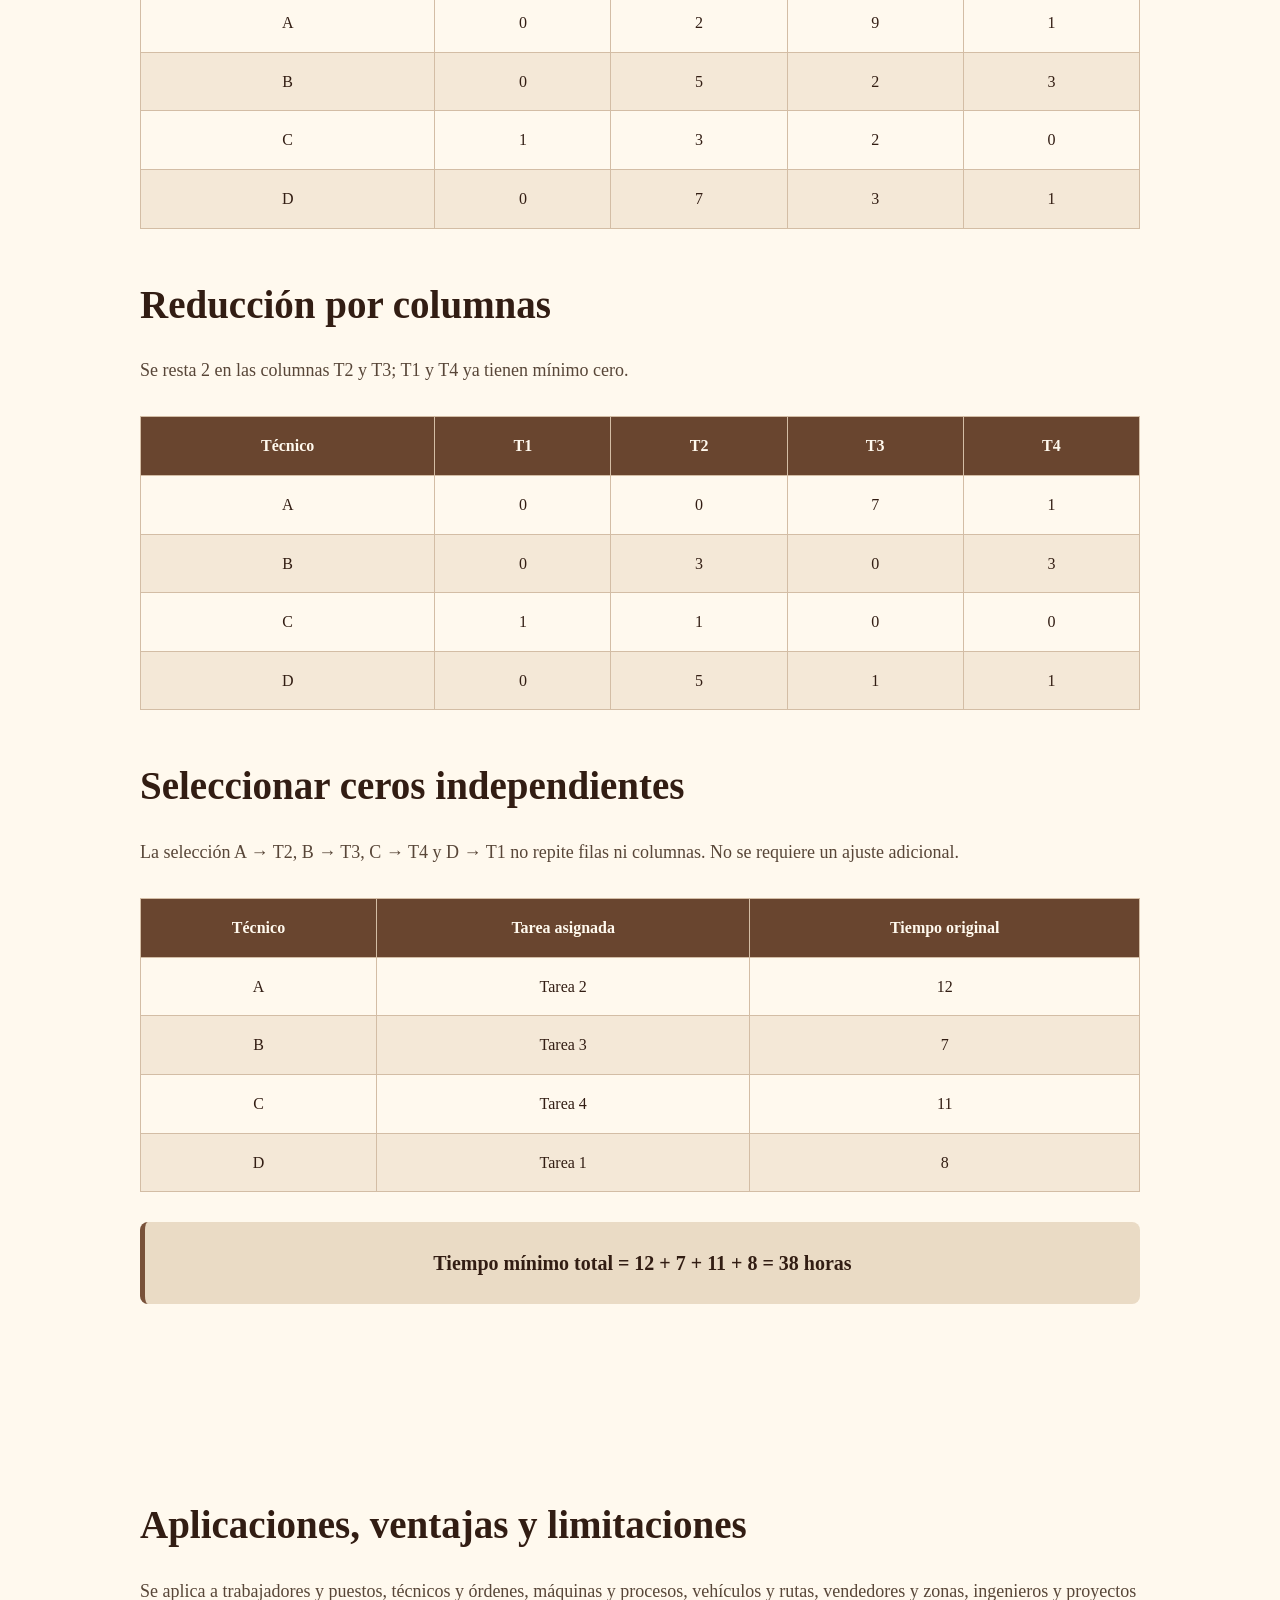
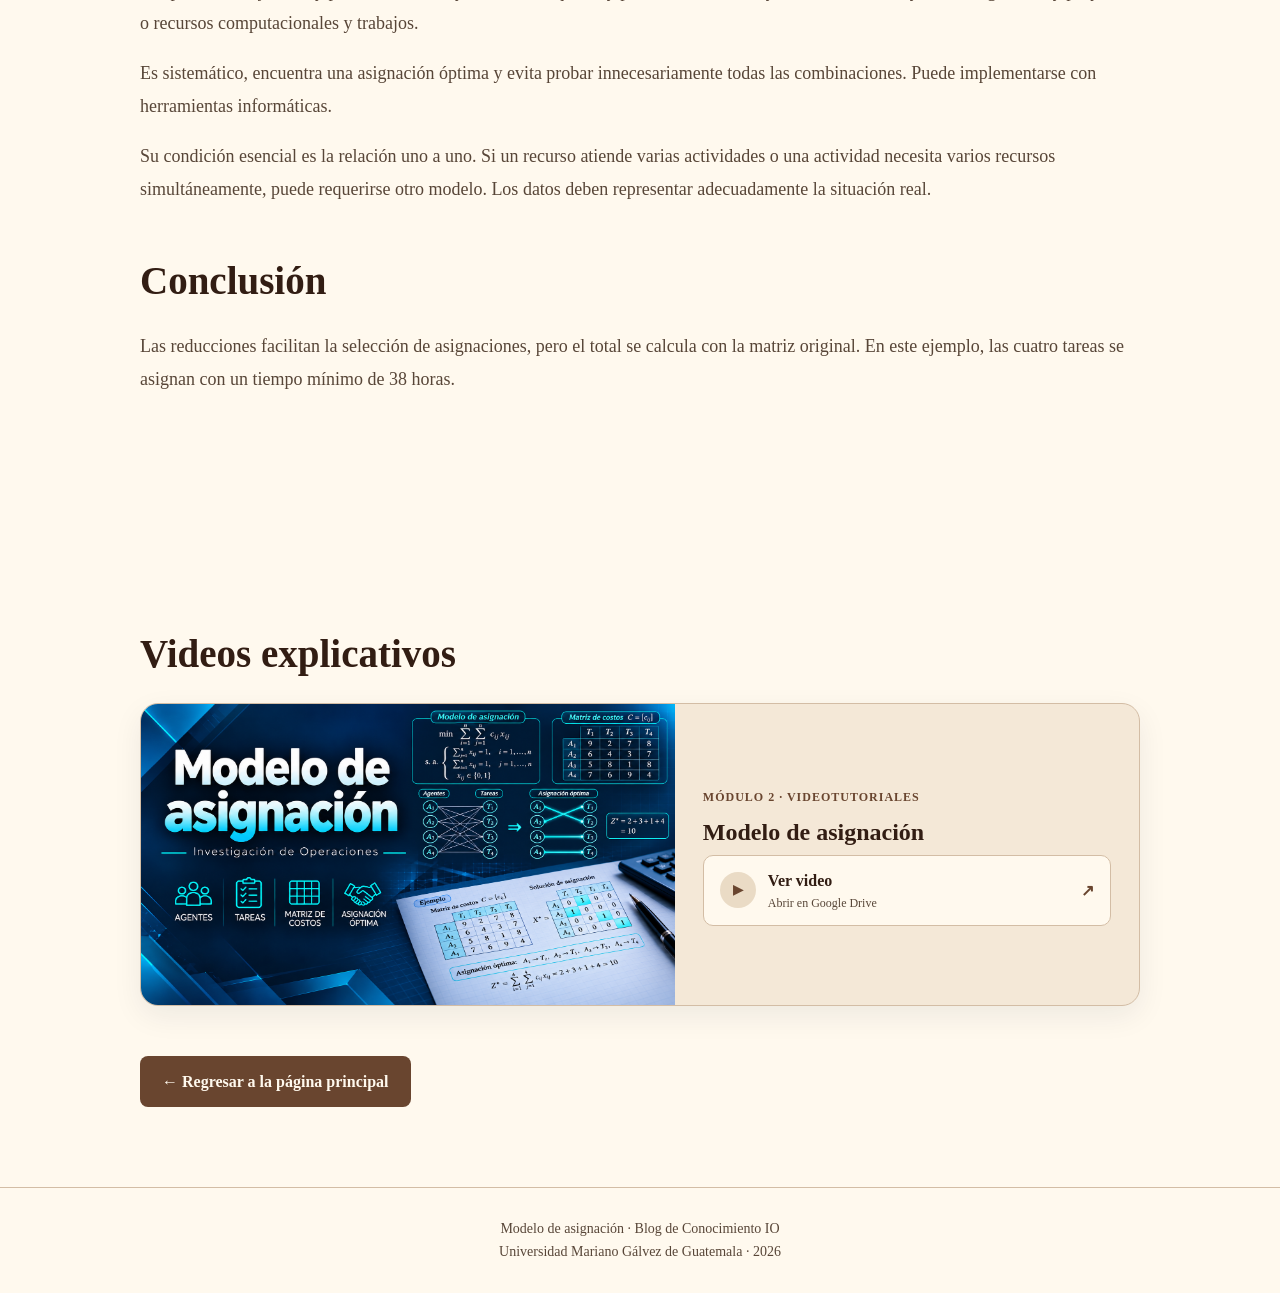
==== commit 5247d768: "Agregar autores a los articulos" ====
--- a/asignacion.html
+++ b/asignacion.html
@@ -1,4 +1,4 @@
-<!DOCTYPE html><html lang="es"><head><meta charset="UTF-8"><meta name="viewport" content="width=device-width, initial-scale=1.0"><meta name="description" content="Modelo de asignación: teoría y desarrollo paso a paso de Investigación de Operaciones."><title>Modelo de asignación</title><link rel="stylesheet" href="static/css/estilos.css"><link rel="stylesheet" href="static/css/transporte.css"><link rel="stylesheet" href="static/css/formulacion.css"><link rel="stylesheet" href="static/css/editorial.css"></head><body class="edicion-editorial pagina-articulo"><header class="encabezado"><nav class="navegacion" aria-label="Navegación del artículo"><a class="logo" href="index.html" aria-label="Ir al inicio"><span class="logo-icono">IO</span><span class="logo-texto">Investigación de Operaciones</span></a><a href="index.html">Inicio</a></nav></header><main class="articulo"><section class="portada-articulo"><p class="etiqueta-articulo">Módulo 2 · Investigación de Operaciones</p><h1>Modelo de asignación</h1><div class="datos-articulo"><span>Fase 2</span></div></section><section class="contenido-articulo" id="teoria"><h2>Modelo de asignación</h2><p>Relaciona recursos con actividades mediante una matriz de costos, tiempos, distancias o beneficios. Cada recurso se asigna a una sola actividad y cada actividad recibe un solo recurso.</p><p>Es un caso particular del modelo de transporte, con una relación uno a uno. Las variables suelen ser binarias:</p><div class="formula">xᵢⱼ = 1 si el recurso i se asigna a la actividad j<br>xᵢⱼ = 0 si no se realiza esa asignación</div><p>Puede resolver minimización o maximización. Para aplicar directamente el Método Húngaro se necesita una matriz cuadrada; cuando las cantidades difieren se agregan filas o columnas ficticias.</p></section><section class="contenido-articulo" id="metodo"><h2>Método Húngaro</h2><p>Transforma la matriz para generar ceros y encontrar una combinación óptima. Los ceros de la matriz transformada no representan costos reales iguales a cero.</p><h2>Reducción por filas</h2><p>Restar el mínimo de cada fila a todos sus elementos.</p><h2>Reducción por columnas</h2><p>Restar el mínimo de cada columna a todos sus elementos.</p><h2>Ceros independientes</h2><p>Seleccionar ceros sin repetir fila ni columna, hasta completar una asignación por recurso y actividad.</p><h2>Ajuste de la matriz</h2><p>Si faltan ceros independientes, cubrir los ceros con el menor número de líneas horizontales y verticales. Restar el menor valor no cubierto a los elementos no cubiertos y sumarlo en las intersecciones de líneas. Repetir hasta completar la asignación.</p><h2>Minimización y maximización</h2><p>Para costos, tiempos o distancias se busca el menor total. Para beneficios, se transforma primero a minimización. El resultado final siempre se calcula con los valores originales.</p><h2>Matrices no balanceadas</h2><p>Una fila o columna ficticia puede representar un recurso sin utilizar o una actividad sin asignación real.</p></section><section class="contenido-articulo" id="ejemplo"><h2>Ejemplo: cuatro técnicos y cuatro tareas</h2><p>Se busca minimizar el tiempo total de las cuatro tareas:</p><div class="tabla-contenedor" role="region" aria-label="Tabla con desplazamiento horizontal" tabindex="0"><table><thead><tr><th scope="col">Técnico</th><th scope="col">Tarea 1</th><th scope="col">Tarea 2</th><th scope="col">Tarea 3</th><th scope="col">Tarea 4</th></tr></thead><tbody><tr><td>A</td><td>10</td><td>12</td><td>19</td><td>11</td></tr><tr><td>B</td><td>5</td><td>10</td><td>7</td><td>8</td></tr><tr><td>C</td><td>12</td><td>14</td><td>13</td><td>11</td></tr><tr><td>D</td><td>8</td><td>15</td><td>11</td><td>9</td></tr></tbody></table></div><h2>Reducción por filas</h2><p>Los mínimos son 10, 5, 11 y 8 para A, B, C y D, respectivamente.</p><div class="tabla-contenedor" role="region" aria-label="Tabla con desplazamiento horizontal" tabindex="0"><table><thead><tr><th scope="col">Técnico</th><th scope="col">T1</th><th scope="col">T2</th><th scope="col">T3</th><th scope="col">T4</th></tr></thead><tbody><tr><td>A</td><td>0</td><td>2</td><td>9</td><td>1</td></tr><tr><td>B</td><td>0</td><td>5</td><td>2</td><td>3</td></tr><tr><td>C</td><td>1</td><td>3</td><td>2</td><td>0</td></tr><tr><td>D</td><td>0</td><td>7</td><td>3</td><td>1</td></tr></tbody></table></div><h2>Reducción por columnas</h2><p>Se resta 2 en las columnas T2 y T3; T1 y T4 ya tienen mínimo cero.</p><div class="tabla-contenedor" role="region" aria-label="Tabla con desplazamiento horizontal" tabindex="0"><table><thead><tr><th scope="col">Técnico</th><th scope="col">T1</th><th scope="col">T2</th><th scope="col">T3</th><th scope="col">T4</th></tr></thead><tbody><tr><td>A</td><td>0</td><td>0</td><td>7</td><td>1</td></tr><tr><td>B</td><td>0</td><td>3</td><td>0</td><td>3</td></tr><tr><td>C</td><td>1</td><td>1</td><td>0</td><td>0</td></tr><tr><td>D</td><td>0</td><td>5</td><td>1</td><td>1</td></tr></tbody></table></div><h2>Seleccionar ceros independientes</h2><p>La selección A → T2, B → T3, C → T4 y D → T1 no repite filas ni columnas. No se requiere un ajuste adicional.</p><div class="tabla-contenedor" role="region" aria-label="Tabla con desplazamiento horizontal" tabindex="0"><table><thead><tr><th scope="col">Técnico</th><th scope="col">Tarea asignada</th><th scope="col">Tiempo original</th></tr></thead><tbody><tr><td>A</td><td>Tarea 2</td><td>12</td></tr><tr><td>B</td><td>Tarea 3</td><td>7</td></tr><tr><td>C</td><td>Tarea 4</td><td>11</td></tr><tr><td>D</td><td>Tarea 1</td><td>8</td></tr></tbody></table></div><div class="formula">Tiempo mínimo total = 12 + 7 + 11 + 8 = 38 horas</div></section><section class="contenido-articulo" id="conclusion"><h2>Aplicaciones, ventajas y limitaciones</h2><p>Se aplica a trabajadores y puestos, técnicos y órdenes, máquinas y procesos, vehículos y rutas, vendedores y zonas, ingenieros y proyectos o recursos computacionales y trabajos.</p><p>Es sistemático, encuentra una asignación óptima y evita probar innecesariamente todas las combinaciones. Puede implementarse con herramientas informáticas.</p><p>Su condición esencial es la relación uno a uno. Si un recurso atiende varias actividades o una actividad necesita varios recursos simultáneamente, puede requerirse otro modelo. Los datos deben representar adecuadamente la situación real.</p><h2>Conclusión</h2><p>Las reducciones facilitan la selección de asignaciones, pero el total se calcula con la matriz original. En este ejemplo, las cuatro tareas se asignan con un tiempo mínimo de 38 horas.</p></section><section class="contenido-articulo"><div class="video-articulo" id="videos">
+<!DOCTYPE html><html lang="es"><head><meta charset="UTF-8"><meta name="viewport" content="width=device-width, initial-scale=1.0"><meta name="description" content="Modelo de asignación: teoría y desarrollo paso a paso de Investigación de Operaciones."><title>Modelo de asignación</title><link rel="stylesheet" href="static/css/estilos.css"><link rel="stylesheet" href="static/css/transporte.css"><link rel="stylesheet" href="static/css/formulacion.css"><link rel="stylesheet" href="static/css/editorial.css"></head><body class="edicion-editorial pagina-articulo"><header class="encabezado"><nav class="navegacion" aria-label="Navegación del artículo"><a class="logo" href="index.html" aria-label="Ir al inicio"><span class="logo-icono">IO</span><span class="logo-texto">Investigación de Operaciones</span></a><a href="index.html">Inicio</a></nav></header><main class="articulo"><section class="portada-articulo"><p class="etiqueta-articulo">Módulo 2 · Investigación de Operaciones</p><h1>Modelo de asignación</h1><p class="descripcion-articulo">Distribuye tareas entre recursos para minimizar el costo o el tiempo con el método húngaro.</p><div class="datos-articulo"><span>Autor: Darvin Aroldo Marroquín y Marroquín</span><span>Fase 2</span></div></section><section class="contenido-articulo" id="teoria"><h2>Modelo de asignación</h2><p>Relaciona recursos con actividades mediante una matriz de costos, tiempos, distancias o beneficios. Cada recurso se asigna a una sola actividad y cada actividad recibe un solo recurso.</p><p>Es un caso particular del modelo de transporte, con una relación uno a uno. Las variables suelen ser binarias:</p><div class="formula">xᵢⱼ = 1 si el recurso i se asigna a la actividad j<br>xᵢⱼ = 0 si no se realiza esa asignación</div><p>Puede resolver minimización o maximización. Para aplicar directamente el Método Húngaro se necesita una matriz cuadrada; cuando las cantidades difieren se agregan filas o columnas ficticias.</p></section><section class="contenido-articulo" id="metodo"><h2>Método Húngaro</h2><p>Transforma la matriz para generar ceros y encontrar una combinación óptima. Los ceros de la matriz transformada no representan costos reales iguales a cero.</p><h2>Reducción por filas</h2><p>Restar el mínimo de cada fila a todos sus elementos.</p><h2>Reducción por columnas</h2><p>Restar el mínimo de cada columna a todos sus elementos.</p><h2>Ceros independientes</h2><p>Seleccionar ceros sin repetir fila ni columna, hasta completar una asignación por recurso y actividad.</p><h2>Ajuste de la matriz</h2><p>Si faltan ceros independientes, cubrir los ceros con el menor número de líneas horizontales y verticales. Restar el menor valor no cubierto a los elementos no cubiertos y sumarlo en las intersecciones de líneas. Repetir hasta completar la asignación.</p><h2>Minimización y maximización</h2><p>Para costos, tiempos o distancias se busca el menor total. Para beneficios, se transforma primero a minimización. El resultado final siempre se calcula con los valores originales.</p><h2>Matrices no balanceadas</h2><p>Una fila o columna ficticia puede representar un recurso sin utilizar o una actividad sin asignación real.</p></section><section class="contenido-articulo" id="ejemplo"><h2>Ejemplo: cuatro técnicos y cuatro tareas</h2><p>Se busca minimizar el tiempo total de las cuatro tareas:</p><div class="tabla-contenedor" role="region" aria-label="Tabla con desplazamiento horizontal" tabindex="0"><table><thead><tr><th scope="col">Técnico</th><th scope="col">Tarea 1</th><th scope="col">Tarea 2</th><th scope="col">Tarea 3</th><th scope="col">Tarea 4</th></tr></thead><tbody><tr><td>A</td><td>10</td><td>12</td><td>19</td><td>11</td></tr><tr><td>B</td><td>5</td><td>10</td><td>7</td><td>8</td></tr><tr><td>C</td><td>12</td><td>14</td><td>13</td><td>11</td></tr><tr><td>D</td><td>8</td><td>15</td><td>11</td><td>9</td></tr></tbody></table></div><h2>Reducción por filas</h2><p>Los mínimos son 10, 5, 11 y 8 para A, B, C y D, respectivamente.</p><div class="tabla-contenedor" role="region" aria-label="Tabla con desplazamiento horizontal" tabindex="0"><table><thead><tr><th scope="col">Técnico</th><th scope="col">T1</th><th scope="col">T2</th><th scope="col">T3</th><th scope="col">T4</th></tr></thead><tbody><tr><td>A</td><td>0</td><td>2</td><td>9</td><td>1</td></tr><tr><td>B</td><td>0</td><td>5</td><td>2</td><td>3</td></tr><tr><td>C</td><td>1</td><td>3</td><td>2</td><td>0</td></tr><tr><td>D</td><td>0</td><td>7</td><td>3</td><td>1</td></tr></tbody></table></div><h2>Reducción por columnas</h2><p>Se resta 2 en las columnas T2 y T3; T1 y T4 ya tienen mínimo cero.</p><div class="tabla-contenedor" role="region" aria-label="Tabla con desplazamiento horizontal" tabindex="0"><table><thead><tr><th scope="col">Técnico</th><th scope="col">T1</th><th scope="col">T2</th><th scope="col">T3</th><th scope="col">T4</th></tr></thead><tbody><tr><td>A</td><td>0</td><td>0</td><td>7</td><td>1</td></tr><tr><td>B</td><td>0</td><td>3</td><td>0</td><td>3</td></tr><tr><td>C</td><td>1</td><td>1</td><td>0</td><td>0</td></tr><tr><td>D</td><td>0</td><td>5</td><td>1</td><td>1</td></tr></tbody></table></div><h2>Seleccionar ceros independientes</h2><p>La selección A → T2, B → T3, C → T4 y D → T1 no repite filas ni columnas. No se requiere un ajuste adicional.</p><div class="tabla-contenedor" role="region" aria-label="Tabla con desplazamiento horizontal" tabindex="0"><table><thead><tr><th scope="col">Técnico</th><th scope="col">Tarea asignada</th><th scope="col">Tiempo original</th></tr></thead><tbody><tr><td>A</td><td>Tarea 2</td><td>12</td></tr><tr><td>B</td><td>Tarea 3</td><td>7</td></tr><tr><td>C</td><td>Tarea 4</td><td>11</td></tr><tr><td>D</td><td>Tarea 1</td><td>8</td></tr></tbody></table></div><div class="formula">Tiempo mínimo total = 12 + 7 + 11 + 8 = 38 horas</div></section><section class="contenido-articulo" id="conclusion"><h2>Aplicaciones, ventajas y limitaciones</h2><p>Se aplica a trabajadores y puestos, técnicos y órdenes, máquinas y procesos, vehículos y rutas, vendedores y zonas, ingenieros y proyectos o recursos computacionales y trabajos.</p><p>Es sistemático, encuentra una asignación óptima y evita probar innecesariamente todas las combinaciones. Puede implementarse con herramientas informáticas.</p><p>Su condición esencial es la relación uno a uno. Si un recurso atiende varias actividades o una actividad necesita varios recursos simultáneamente, puede requerirse otro modelo. Los datos deben representar adecuadamente la situación real.</p><h2>Conclusión</h2><p>Las reducciones facilitan la selección de asignaciones, pero el total se calcula con la matriz original. En este ejemplo, las cuatro tareas se asignan con un tiempo mínimo de 38 horas.</p></section><section class="contenido-articulo"><div class="video-articulo" id="videos">
     <h2>Videos explicativos</h2>
     <div class="tarjeta-videos">
         <img class="imagen-videos" src="static/img/asignacion-video.png" alt="Modelo de asignación: agentes, tareas, matriz de costos y asignación óptima." width="1672" height="941" loading="lazy">
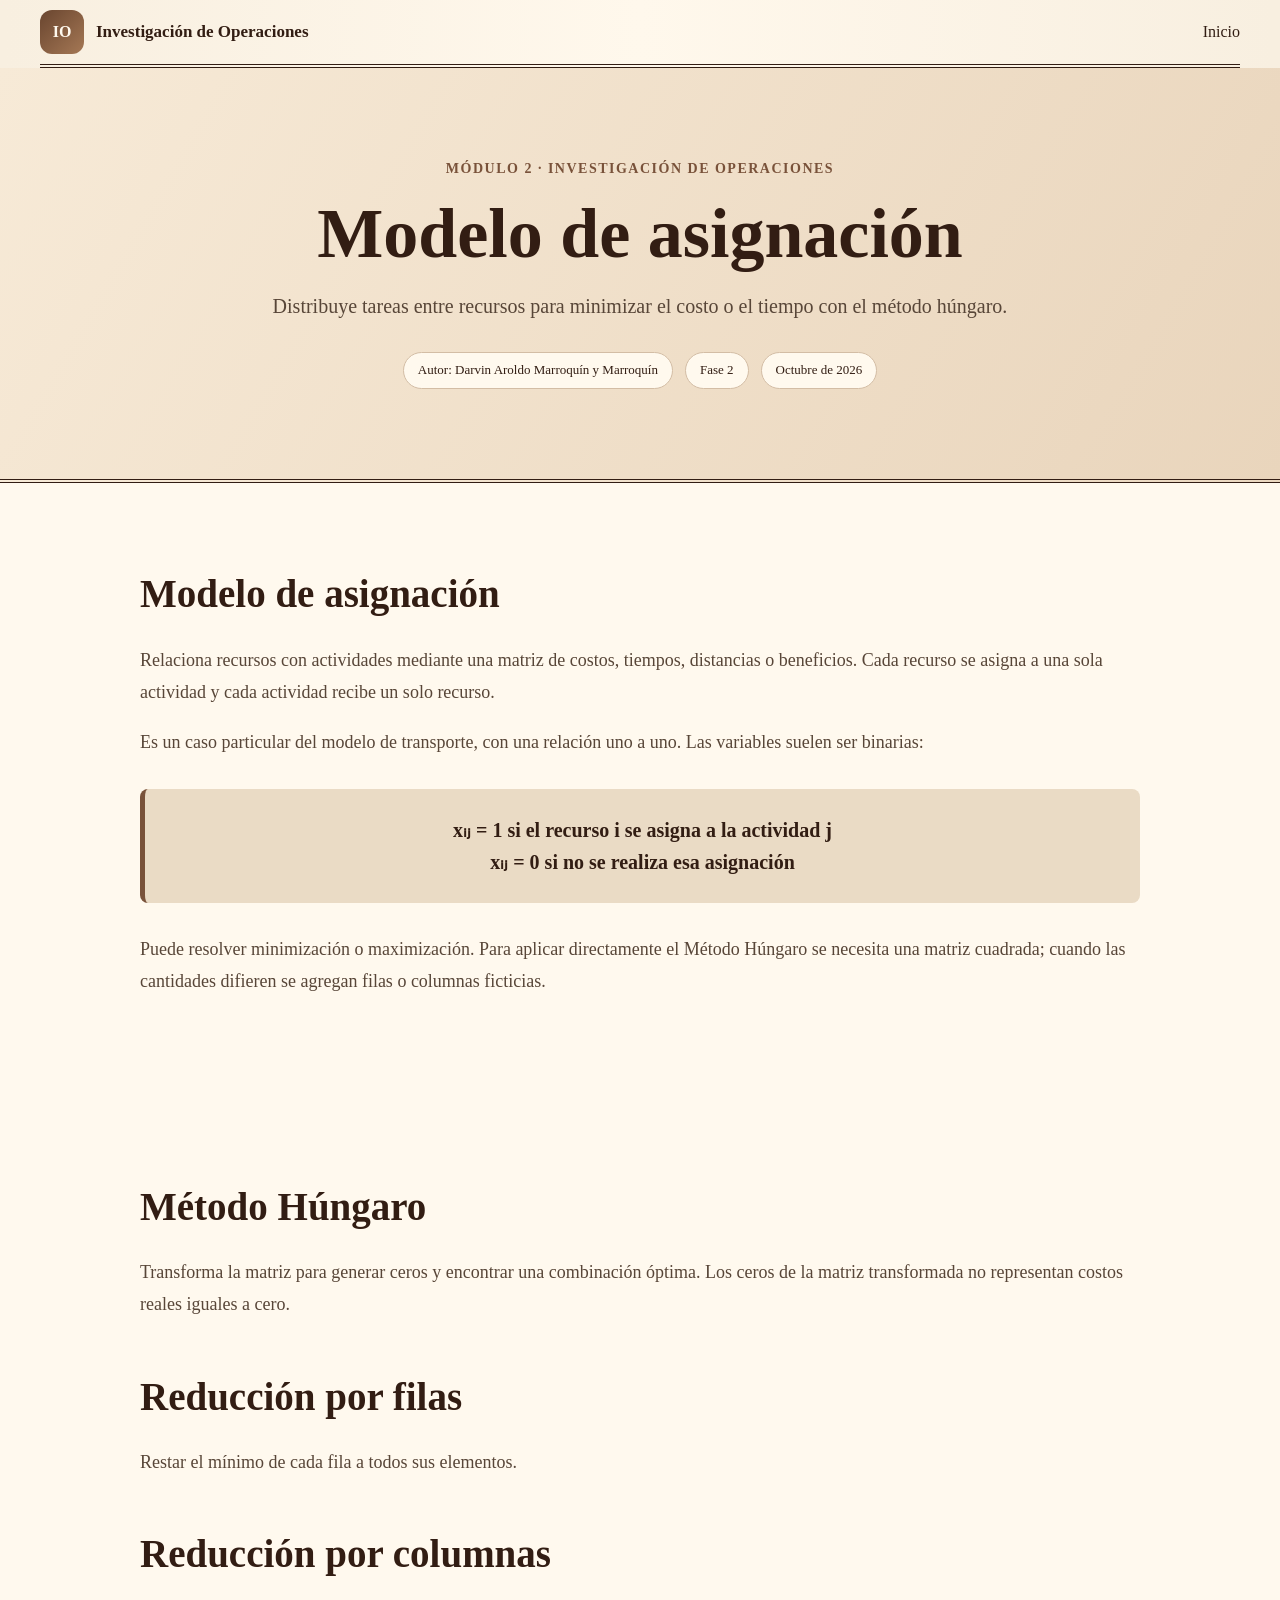
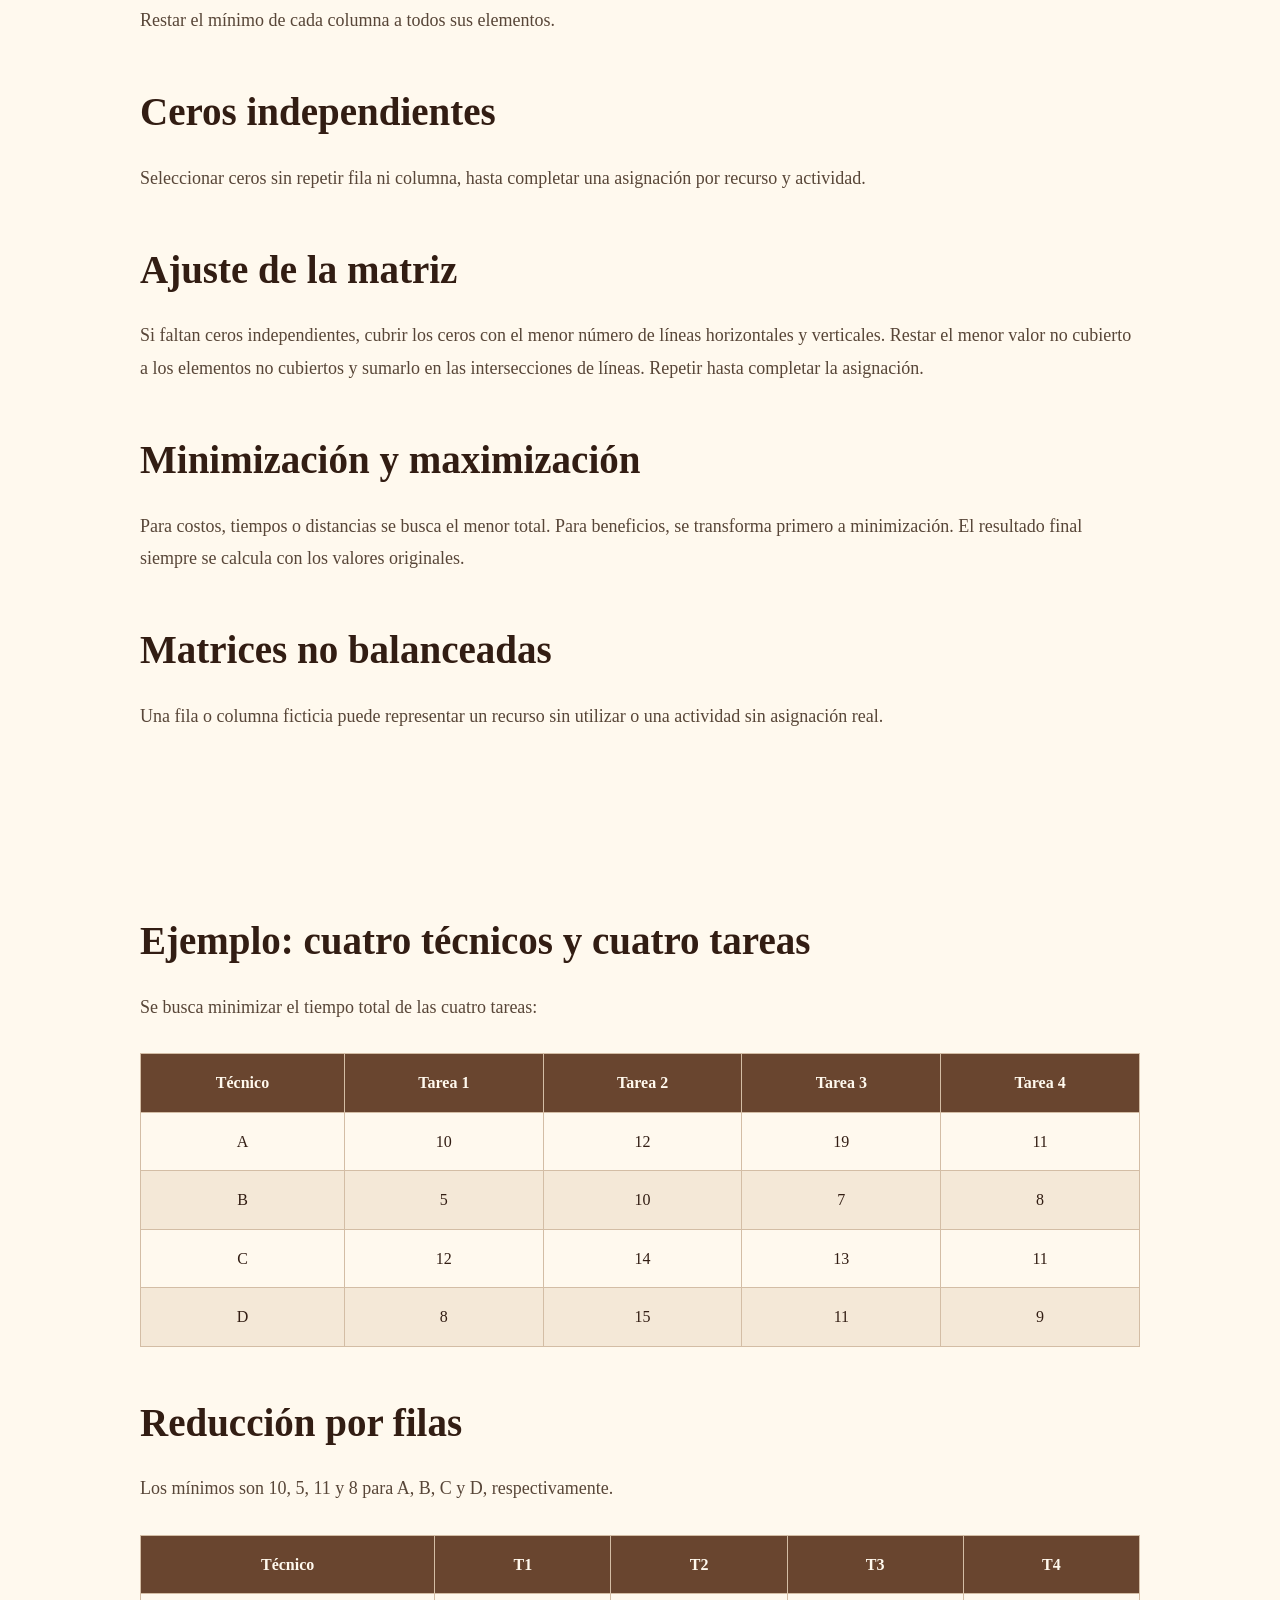
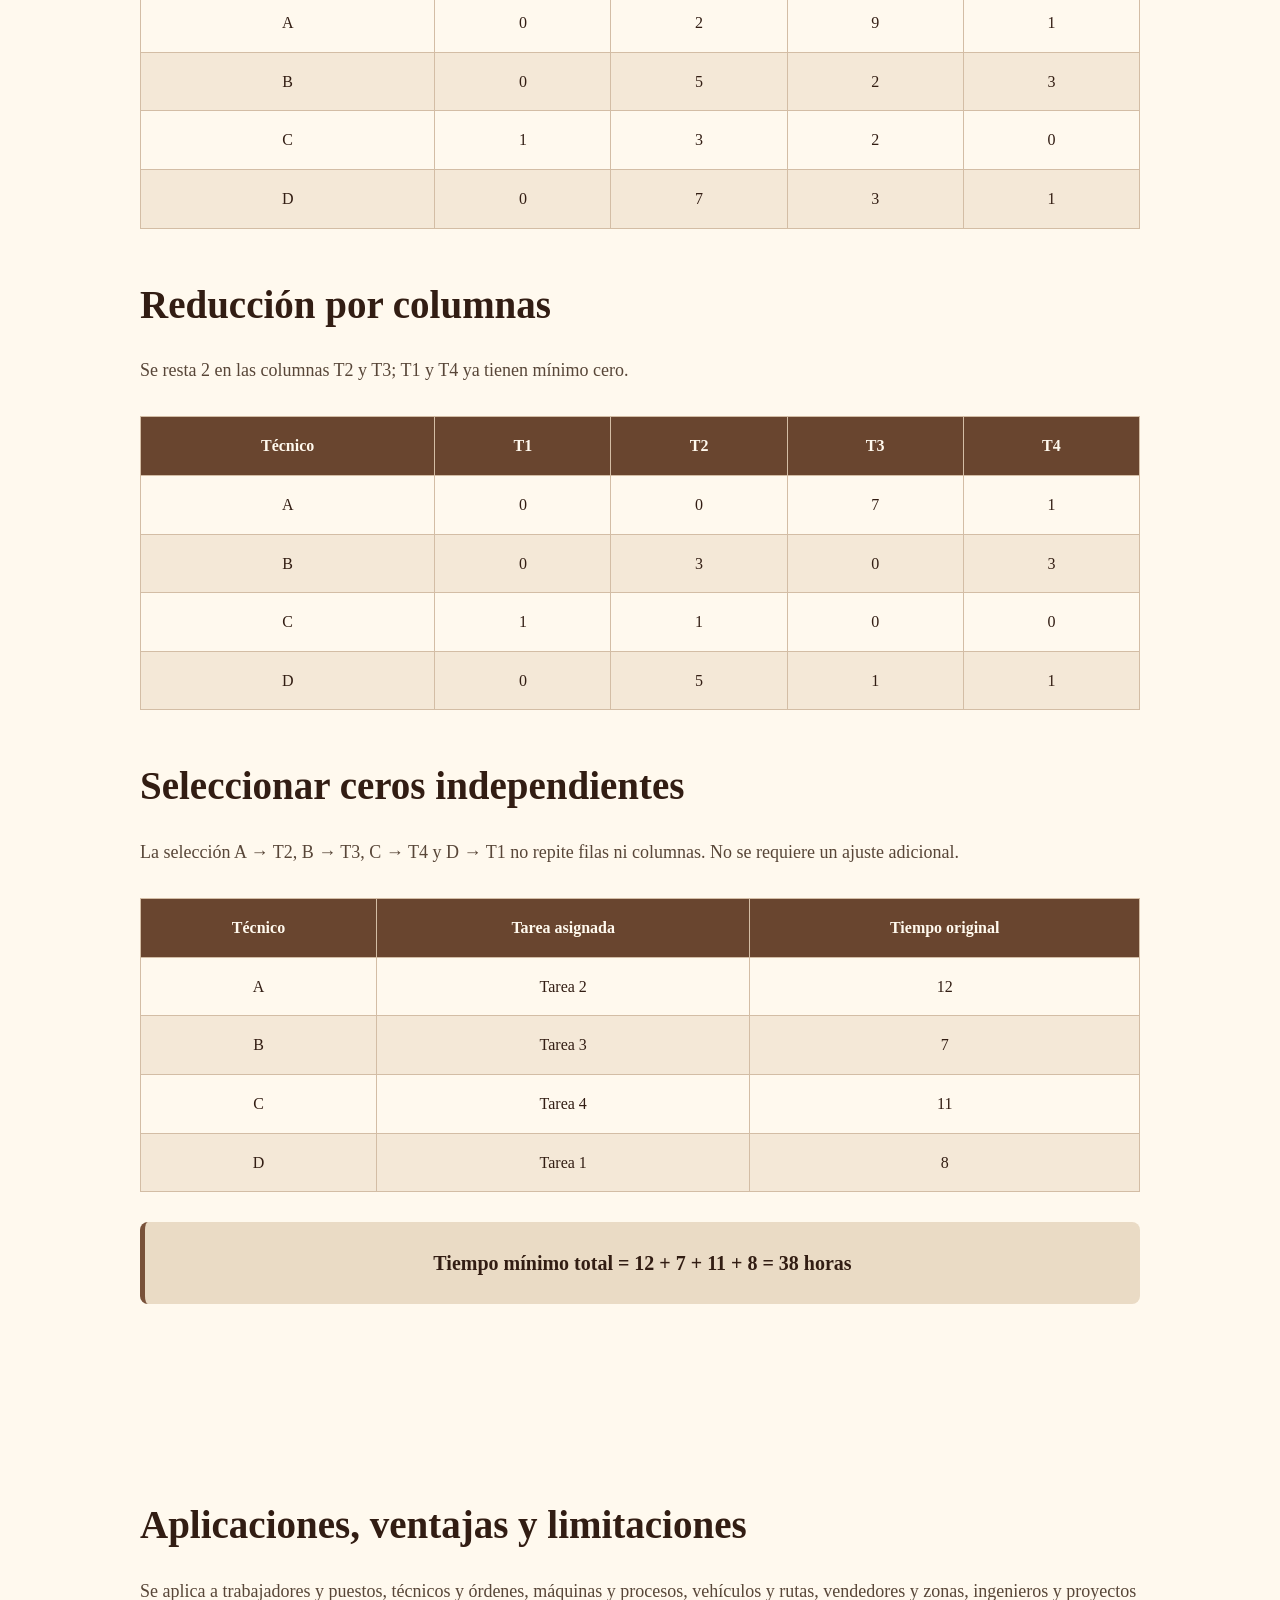
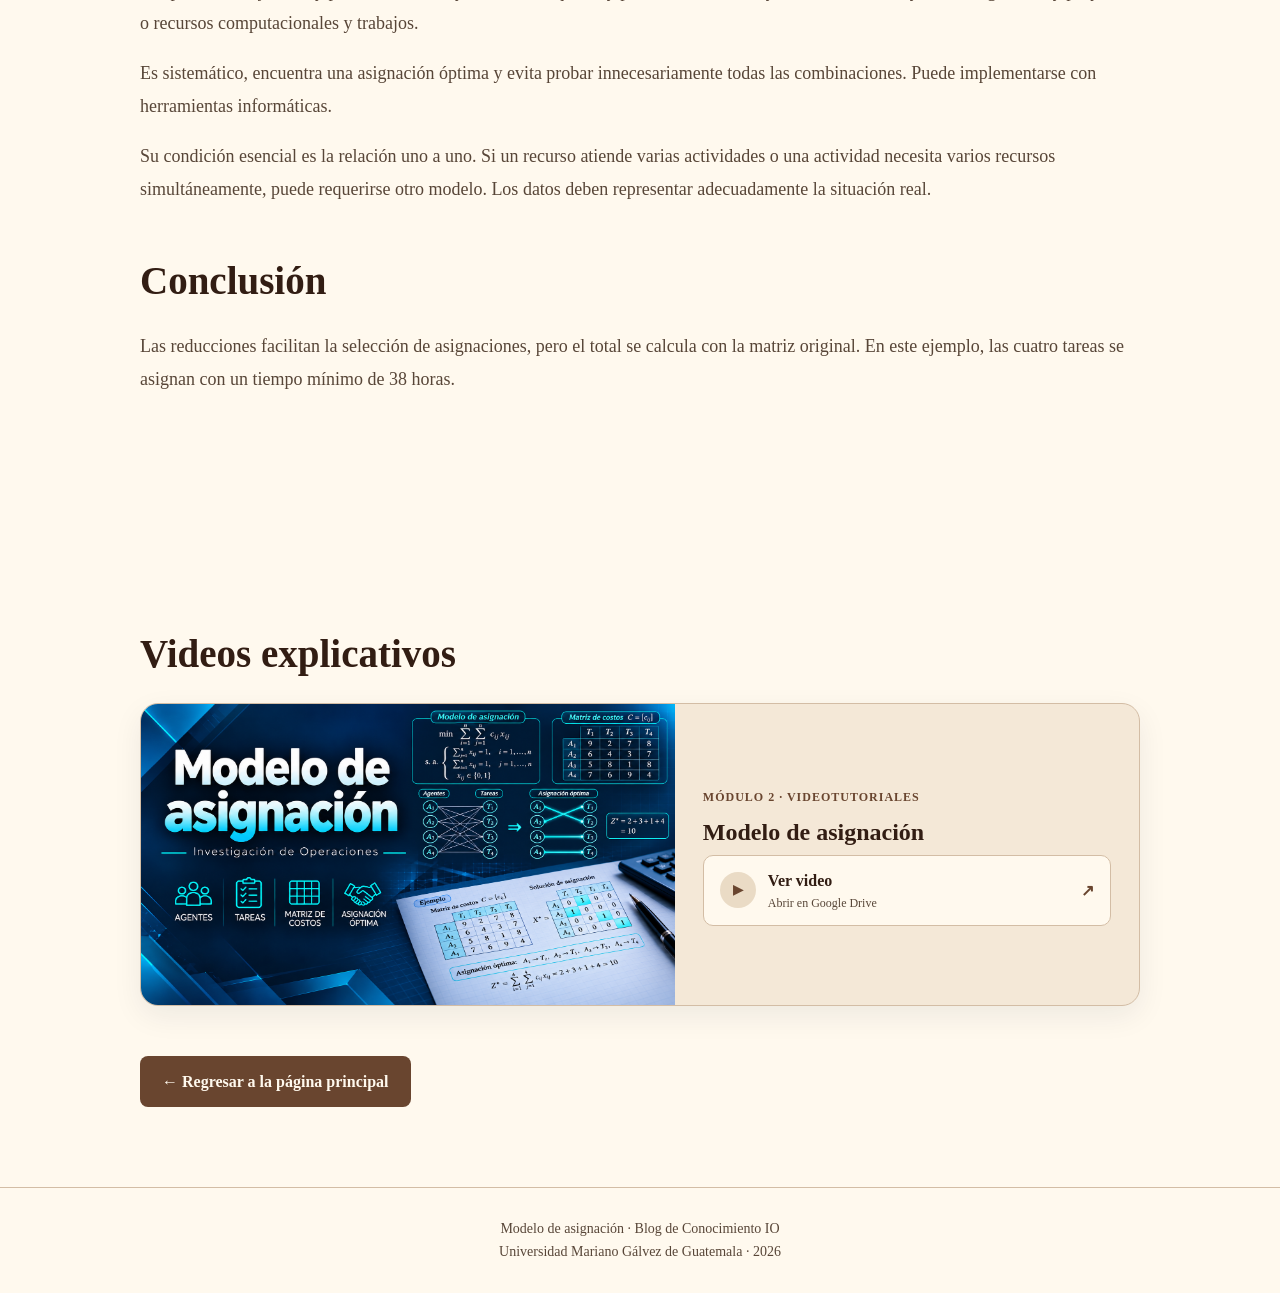
==== commit 71be8ac9: "Completar autores y fechas de los articulos" ====
--- a/asignacion.html
+++ b/asignacion.html
@@ -1,4 +1,4 @@
-<!DOCTYPE html><html lang="es"><head><meta charset="UTF-8"><meta name="viewport" content="width=device-width, initial-scale=1.0"><meta name="description" content="Modelo de asignación: teoría y desarrollo paso a paso de Investigación de Operaciones."><title>Modelo de asignación</title><link rel="stylesheet" href="static/css/estilos.css"><link rel="stylesheet" href="static/css/transporte.css"><link rel="stylesheet" href="static/css/formulacion.css"><link rel="stylesheet" href="static/css/editorial.css"></head><body class="edicion-editorial pagina-articulo"><header class="encabezado"><nav class="navegacion" aria-label="Navegación del artículo"><a class="logo" href="index.html" aria-label="Ir al inicio"><span class="logo-icono">IO</span><span class="logo-texto">Investigación de Operaciones</span></a><a href="index.html">Inicio</a></nav></header><main class="articulo"><section class="portada-articulo"><p class="etiqueta-articulo">Módulo 2 · Investigación de Operaciones</p><h1>Modelo de asignación</h1><p class="descripcion-articulo">Distribuye tareas entre recursos para minimizar el costo o el tiempo con el método húngaro.</p><div class="datos-articulo"><span>Autor: Darvin Aroldo Marroquín y Marroquín</span><span>Fase 2</span></div></section><section class="contenido-articulo" id="teoria"><h2>Modelo de asignación</h2><p>Relaciona recursos con actividades mediante una matriz de costos, tiempos, distancias o beneficios. Cada recurso se asigna a una sola actividad y cada actividad recibe un solo recurso.</p><p>Es un caso particular del modelo de transporte, con una relación uno a uno. Las variables suelen ser binarias:</p><div class="formula">xᵢⱼ = 1 si el recurso i se asigna a la actividad j<br>xᵢⱼ = 0 si no se realiza esa asignación</div><p>Puede resolver minimización o maximización. Para aplicar directamente el Método Húngaro se necesita una matriz cuadrada; cuando las cantidades difieren se agregan filas o columnas ficticias.</p></section><section class="contenido-articulo" id="metodo"><h2>Método Húngaro</h2><p>Transforma la matriz para generar ceros y encontrar una combinación óptima. Los ceros de la matriz transformada no representan costos reales iguales a cero.</p><h2>Reducción por filas</h2><p>Restar el mínimo de cada fila a todos sus elementos.</p><h2>Reducción por columnas</h2><p>Restar el mínimo de cada columna a todos sus elementos.</p><h2>Ceros independientes</h2><p>Seleccionar ceros sin repetir fila ni columna, hasta completar una asignación por recurso y actividad.</p><h2>Ajuste de la matriz</h2><p>Si faltan ceros independientes, cubrir los ceros con el menor número de líneas horizontales y verticales. Restar el menor valor no cubierto a los elementos no cubiertos y sumarlo en las intersecciones de líneas. Repetir hasta completar la asignación.</p><h2>Minimización y maximización</h2><p>Para costos, tiempos o distancias se busca el menor total. Para beneficios, se transforma primero a minimización. El resultado final siempre se calcula con los valores originales.</p><h2>Matrices no balanceadas</h2><p>Una fila o columna ficticia puede representar un recurso sin utilizar o una actividad sin asignación real.</p></section><section class="contenido-articulo" id="ejemplo"><h2>Ejemplo: cuatro técnicos y cuatro tareas</h2><p>Se busca minimizar el tiempo total de las cuatro tareas:</p><div class="tabla-contenedor" role="region" aria-label="Tabla con desplazamiento horizontal" tabindex="0"><table><thead><tr><th scope="col">Técnico</th><th scope="col">Tarea 1</th><th scope="col">Tarea 2</th><th scope="col">Tarea 3</th><th scope="col">Tarea 4</th></tr></thead><tbody><tr><td>A</td><td>10</td><td>12</td><td>19</td><td>11</td></tr><tr><td>B</td><td>5</td><td>10</td><td>7</td><td>8</td></tr><tr><td>C</td><td>12</td><td>14</td><td>13</td><td>11</td></tr><tr><td>D</td><td>8</td><td>15</td><td>11</td><td>9</td></tr></tbody></table></div><h2>Reducción por filas</h2><p>Los mínimos son 10, 5, 11 y 8 para A, B, C y D, respectivamente.</p><div class="tabla-contenedor" role="region" aria-label="Tabla con desplazamiento horizontal" tabindex="0"><table><thead><tr><th scope="col">Técnico</th><th scope="col">T1</th><th scope="col">T2</th><th scope="col">T3</th><th scope="col">T4</th></tr></thead><tbody><tr><td>A</td><td>0</td><td>2</td><td>9</td><td>1</td></tr><tr><td>B</td><td>0</td><td>5</td><td>2</td><td>3</td></tr><tr><td>C</td><td>1</td><td>3</td><td>2</td><td>0</td></tr><tr><td>D</td><td>0</td><td>7</td><td>3</td><td>1</td></tr></tbody></table></div><h2>Reducción por columnas</h2><p>Se resta 2 en las columnas T2 y T3; T1 y T4 ya tienen mínimo cero.</p><div class="tabla-contenedor" role="region" aria-label="Tabla con desplazamiento horizontal" tabindex="0"><table><thead><tr><th scope="col">Técnico</th><th scope="col">T1</th><th scope="col">T2</th><th scope="col">T3</th><th scope="col">T4</th></tr></thead><tbody><tr><td>A</td><td>0</td><td>0</td><td>7</td><td>1</td></tr><tr><td>B</td><td>0</td><td>3</td><td>0</td><td>3</td></tr><tr><td>C</td><td>1</td><td>1</td><td>0</td><td>0</td></tr><tr><td>D</td><td>0</td><td>5</td><td>1</td><td>1</td></tr></tbody></table></div><h2>Seleccionar ceros independientes</h2><p>La selección A → T2, B → T3, C → T4 y D → T1 no repite filas ni columnas. No se requiere un ajuste adicional.</p><div class="tabla-contenedor" role="region" aria-label="Tabla con desplazamiento horizontal" tabindex="0"><table><thead><tr><th scope="col">Técnico</th><th scope="col">Tarea asignada</th><th scope="col">Tiempo original</th></tr></thead><tbody><tr><td>A</td><td>Tarea 2</td><td>12</td></tr><tr><td>B</td><td>Tarea 3</td><td>7</td></tr><tr><td>C</td><td>Tarea 4</td><td>11</td></tr><tr><td>D</td><td>Tarea 1</td><td>8</td></tr></tbody></table></div><div class="formula">Tiempo mínimo total = 12 + 7 + 11 + 8 = 38 horas</div></section><section class="contenido-articulo" id="conclusion"><h2>Aplicaciones, ventajas y limitaciones</h2><p>Se aplica a trabajadores y puestos, técnicos y órdenes, máquinas y procesos, vehículos y rutas, vendedores y zonas, ingenieros y proyectos o recursos computacionales y trabajos.</p><p>Es sistemático, encuentra una asignación óptima y evita probar innecesariamente todas las combinaciones. Puede implementarse con herramientas informáticas.</p><p>Su condición esencial es la relación uno a uno. Si un recurso atiende varias actividades o una actividad necesita varios recursos simultáneamente, puede requerirse otro modelo. Los datos deben representar adecuadamente la situación real.</p><h2>Conclusión</h2><p>Las reducciones facilitan la selección de asignaciones, pero el total se calcula con la matriz original. En este ejemplo, las cuatro tareas se asignan con un tiempo mínimo de 38 horas.</p></section><section class="contenido-articulo"><div class="video-articulo" id="videos">
+<!DOCTYPE html><html lang="es"><head><meta charset="UTF-8"><meta name="viewport" content="width=device-width, initial-scale=1.0"><meta name="description" content="Modelo de asignación: teoría y desarrollo paso a paso de Investigación de Operaciones."><title>Modelo de asignación</title><link rel="stylesheet" href="static/css/estilos.css"><link rel="stylesheet" href="static/css/transporte.css"><link rel="stylesheet" href="static/css/formulacion.css"><link rel="stylesheet" href="static/css/editorial.css"></head><body class="edicion-editorial pagina-articulo"><header class="encabezado"><nav class="navegacion" aria-label="Navegación del artículo"><a class="logo" href="index.html" aria-label="Ir al inicio"><span class="logo-icono">IO</span><span class="logo-texto">Investigación de Operaciones</span></a><a href="index.html">Inicio</a></nav></header><main class="articulo"><section class="portada-articulo"><p class="etiqueta-articulo">Módulo 2 · Investigación de Operaciones</p><h1>Modelo de asignación</h1><p class="descripcion-articulo">Distribuye tareas entre recursos para minimizar el costo o el tiempo con el método húngaro.</p><div class="datos-articulo"><span>Autor: Darvin Aroldo Marroquín y Marroquín</span><span>Fase 2</span><span>Octubre de 2026</span></div></section><section class="contenido-articulo" id="teoria"><h2>Modelo de asignación</h2><p>Relaciona recursos con actividades mediante una matriz de costos, tiempos, distancias o beneficios. Cada recurso se asigna a una sola actividad y cada actividad recibe un solo recurso.</p><p>Es un caso particular del modelo de transporte, con una relación uno a uno. Las variables suelen ser binarias:</p><div class="formula">xᵢⱼ = 1 si el recurso i se asigna a la actividad j<br>xᵢⱼ = 0 si no se realiza esa asignación</div><p>Puede resolver minimización o maximización. Para aplicar directamente el Método Húngaro se necesita una matriz cuadrada; cuando las cantidades difieren se agregan filas o columnas ficticias.</p></section><section class="contenido-articulo" id="metodo"><h2>Método Húngaro</h2><p>Transforma la matriz para generar ceros y encontrar una combinación óptima. Los ceros de la matriz transformada no representan costos reales iguales a cero.</p><h2>Reducción por filas</h2><p>Restar el mínimo de cada fila a todos sus elementos.</p><h2>Reducción por columnas</h2><p>Restar el mínimo de cada columna a todos sus elementos.</p><h2>Ceros independientes</h2><p>Seleccionar ceros sin repetir fila ni columna, hasta completar una asignación por recurso y actividad.</p><h2>Ajuste de la matriz</h2><p>Si faltan ceros independientes, cubrir los ceros con el menor número de líneas horizontales y verticales. Restar el menor valor no cubierto a los elementos no cubiertos y sumarlo en las intersecciones de líneas. Repetir hasta completar la asignación.</p><h2>Minimización y maximización</h2><p>Para costos, tiempos o distancias se busca el menor total. Para beneficios, se transforma primero a minimización. El resultado final siempre se calcula con los valores originales.</p><h2>Matrices no balanceadas</h2><p>Una fila o columna ficticia puede representar un recurso sin utilizar o una actividad sin asignación real.</p></section><section class="contenido-articulo" id="ejemplo"><h2>Ejemplo: cuatro técnicos y cuatro tareas</h2><p>Se busca minimizar el tiempo total de las cuatro tareas:</p><div class="tabla-contenedor" role="region" aria-label="Tabla con desplazamiento horizontal" tabindex="0"><table><thead><tr><th scope="col">Técnico</th><th scope="col">Tarea 1</th><th scope="col">Tarea 2</th><th scope="col">Tarea 3</th><th scope="col">Tarea 4</th></tr></thead><tbody><tr><td>A</td><td>10</td><td>12</td><td>19</td><td>11</td></tr><tr><td>B</td><td>5</td><td>10</td><td>7</td><td>8</td></tr><tr><td>C</td><td>12</td><td>14</td><td>13</td><td>11</td></tr><tr><td>D</td><td>8</td><td>15</td><td>11</td><td>9</td></tr></tbody></table></div><h2>Reducción por filas</h2><p>Los mínimos son 10, 5, 11 y 8 para A, B, C y D, respectivamente.</p><div class="tabla-contenedor" role="region" aria-label="Tabla con desplazamiento horizontal" tabindex="0"><table><thead><tr><th scope="col">Técnico</th><th scope="col">T1</th><th scope="col">T2</th><th scope="col">T3</th><th scope="col">T4</th></tr></thead><tbody><tr><td>A</td><td>0</td><td>2</td><td>9</td><td>1</td></tr><tr><td>B</td><td>0</td><td>5</td><td>2</td><td>3</td></tr><tr><td>C</td><td>1</td><td>3</td><td>2</td><td>0</td></tr><tr><td>D</td><td>0</td><td>7</td><td>3</td><td>1</td></tr></tbody></table></div><h2>Reducción por columnas</h2><p>Se resta 2 en las columnas T2 y T3; T1 y T4 ya tienen mínimo cero.</p><div class="tabla-contenedor" role="region" aria-label="Tabla con desplazamiento horizontal" tabindex="0"><table><thead><tr><th scope="col">Técnico</th><th scope="col">T1</th><th scope="col">T2</th><th scope="col">T3</th><th scope="col">T4</th></tr></thead><tbody><tr><td>A</td><td>0</td><td>0</td><td>7</td><td>1</td></tr><tr><td>B</td><td>0</td><td>3</td><td>0</td><td>3</td></tr><tr><td>C</td><td>1</td><td>1</td><td>0</td><td>0</td></tr><tr><td>D</td><td>0</td><td>5</td><td>1</td><td>1</td></tr></tbody></table></div><h2>Seleccionar ceros independientes</h2><p>La selección A → T2, B → T3, C → T4 y D → T1 no repite filas ni columnas. No se requiere un ajuste adicional.</p><div class="tabla-contenedor" role="region" aria-label="Tabla con desplazamiento horizontal" tabindex="0"><table><thead><tr><th scope="col">Técnico</th><th scope="col">Tarea asignada</th><th scope="col">Tiempo original</th></tr></thead><tbody><tr><td>A</td><td>Tarea 2</td><td>12</td></tr><tr><td>B</td><td>Tarea 3</td><td>7</td></tr><tr><td>C</td><td>Tarea 4</td><td>11</td></tr><tr><td>D</td><td>Tarea 1</td><td>8</td></tr></tbody></table></div><div class="formula">Tiempo mínimo total = 12 + 7 + 11 + 8 = 38 horas</div></section><section class="contenido-articulo" id="conclusion"><h2>Aplicaciones, ventajas y limitaciones</h2><p>Se aplica a trabajadores y puestos, técnicos y órdenes, máquinas y procesos, vehículos y rutas, vendedores y zonas, ingenieros y proyectos o recursos computacionales y trabajos.</p><p>Es sistemático, encuentra una asignación óptima y evita probar innecesariamente todas las combinaciones. Puede implementarse con herramientas informáticas.</p><p>Su condición esencial es la relación uno a uno. Si un recurso atiende varias actividades o una actividad necesita varios recursos simultáneamente, puede requerirse otro modelo. Los datos deben representar adecuadamente la situación real.</p><h2>Conclusión</h2><p>Las reducciones facilitan la selección de asignaciones, pero el total se calcula con la matriz original. En este ejemplo, las cuatro tareas se asignan con un tiempo mínimo de 38 horas.</p></section><section class="contenido-articulo"><div class="video-articulo" id="videos">
     <h2>Videos explicativos</h2>
     <div class="tarjeta-videos">
         <img class="imagen-videos" src="static/img/asignacion-video.png" alt="Modelo de asignación: agentes, tareas, matriz de costos y asignación óptima." width="1672" height="941" loading="lazy">
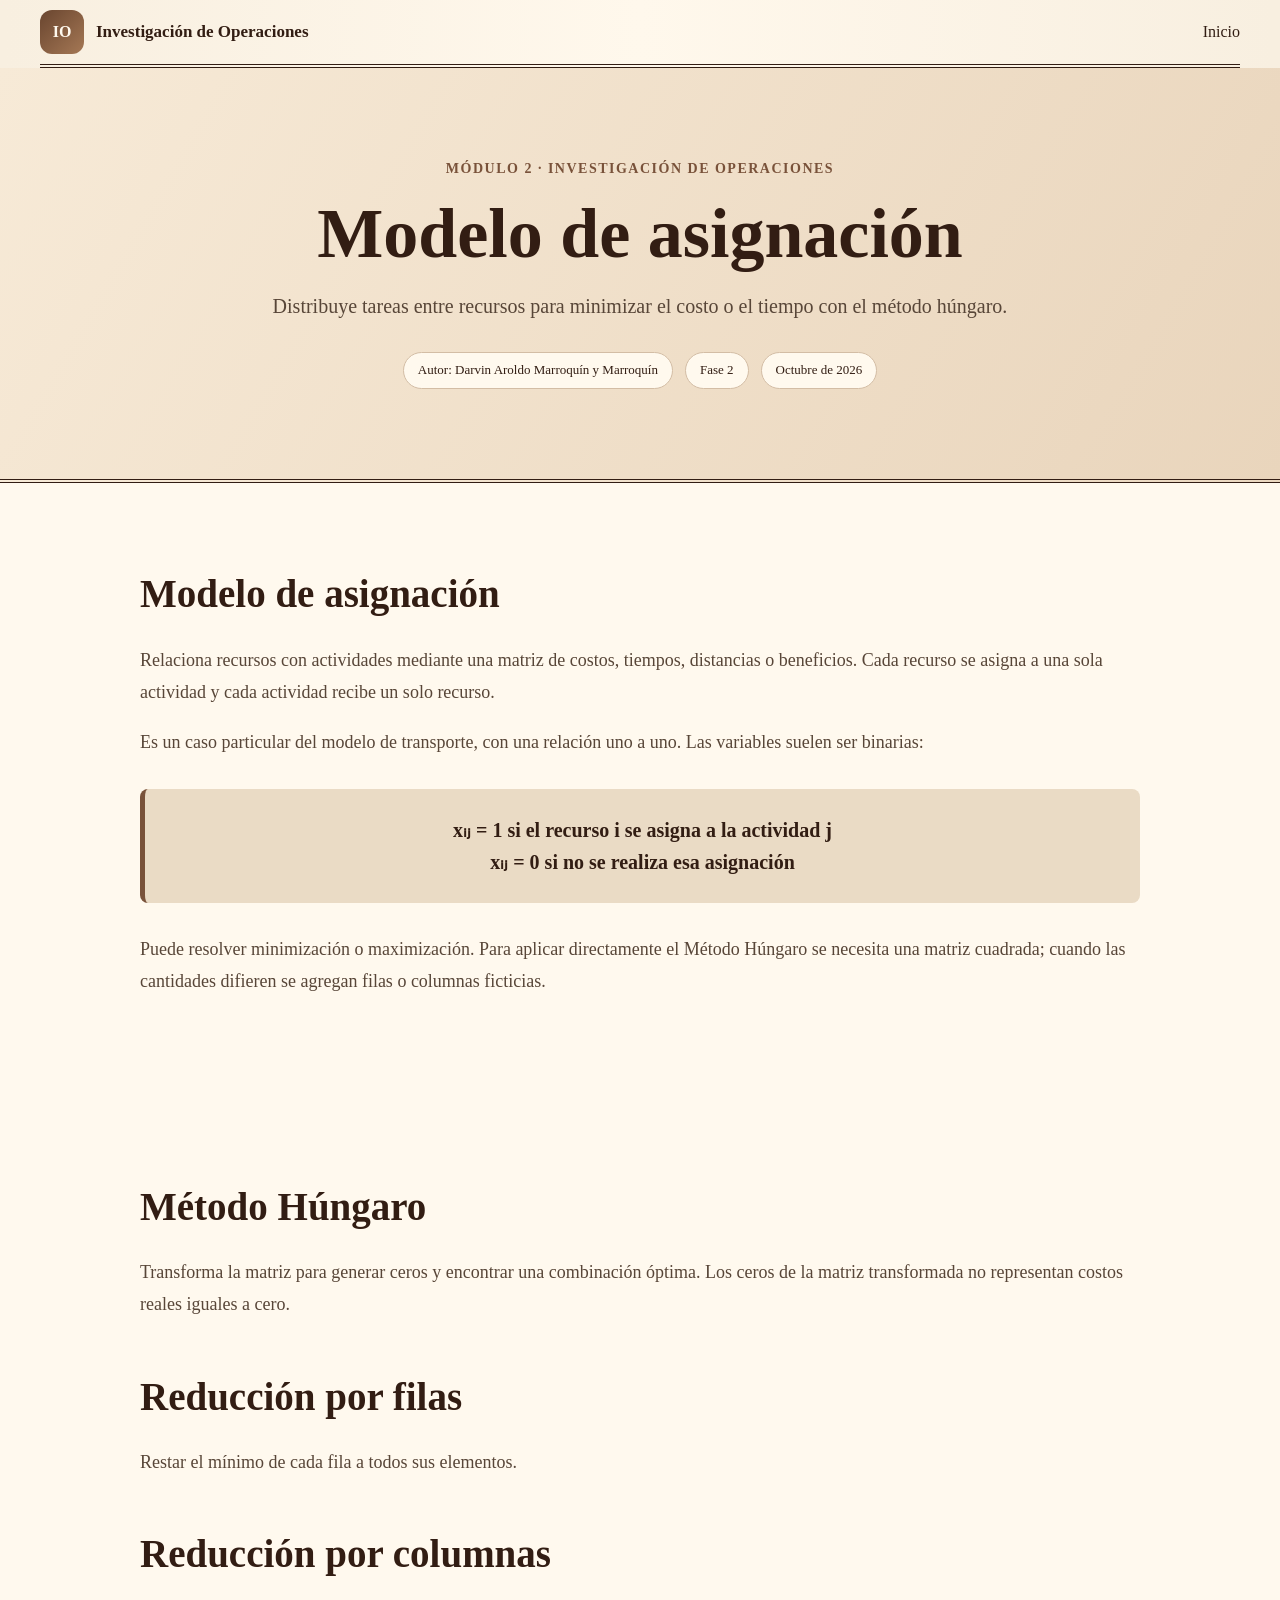
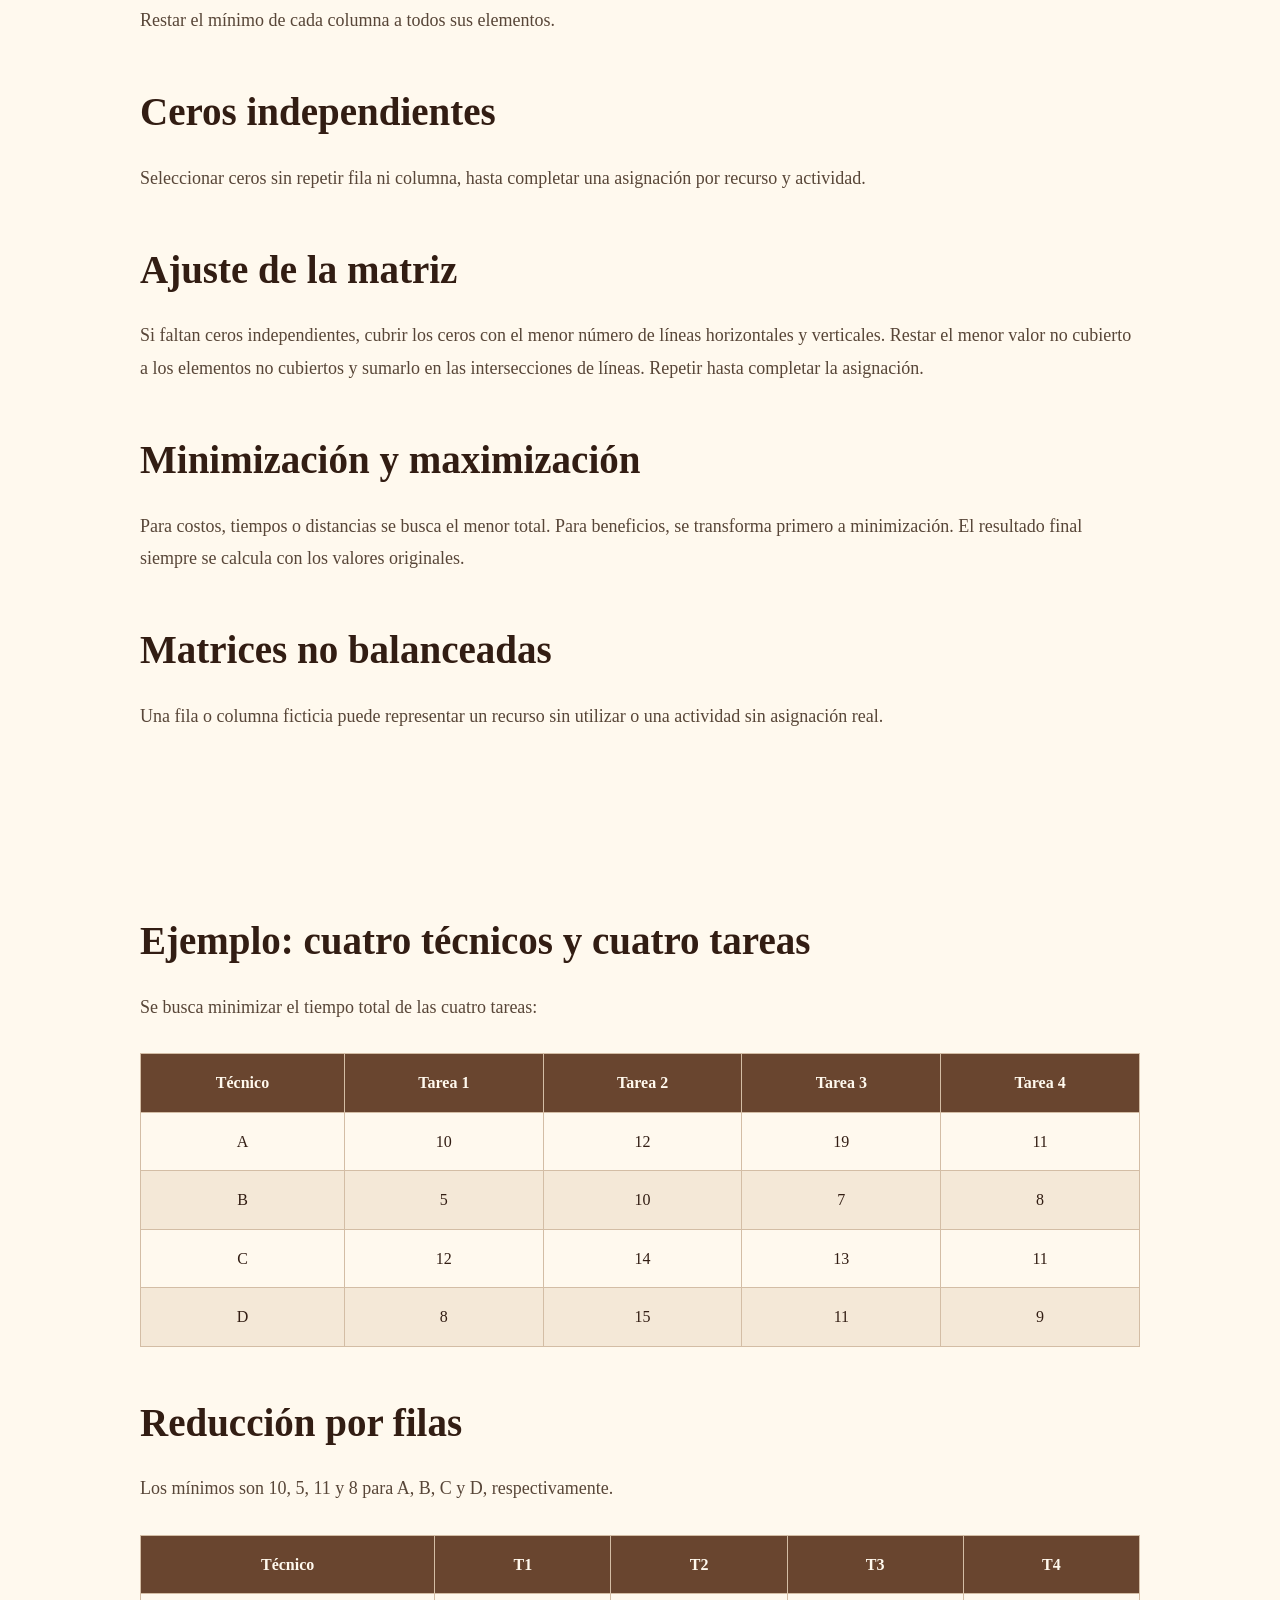
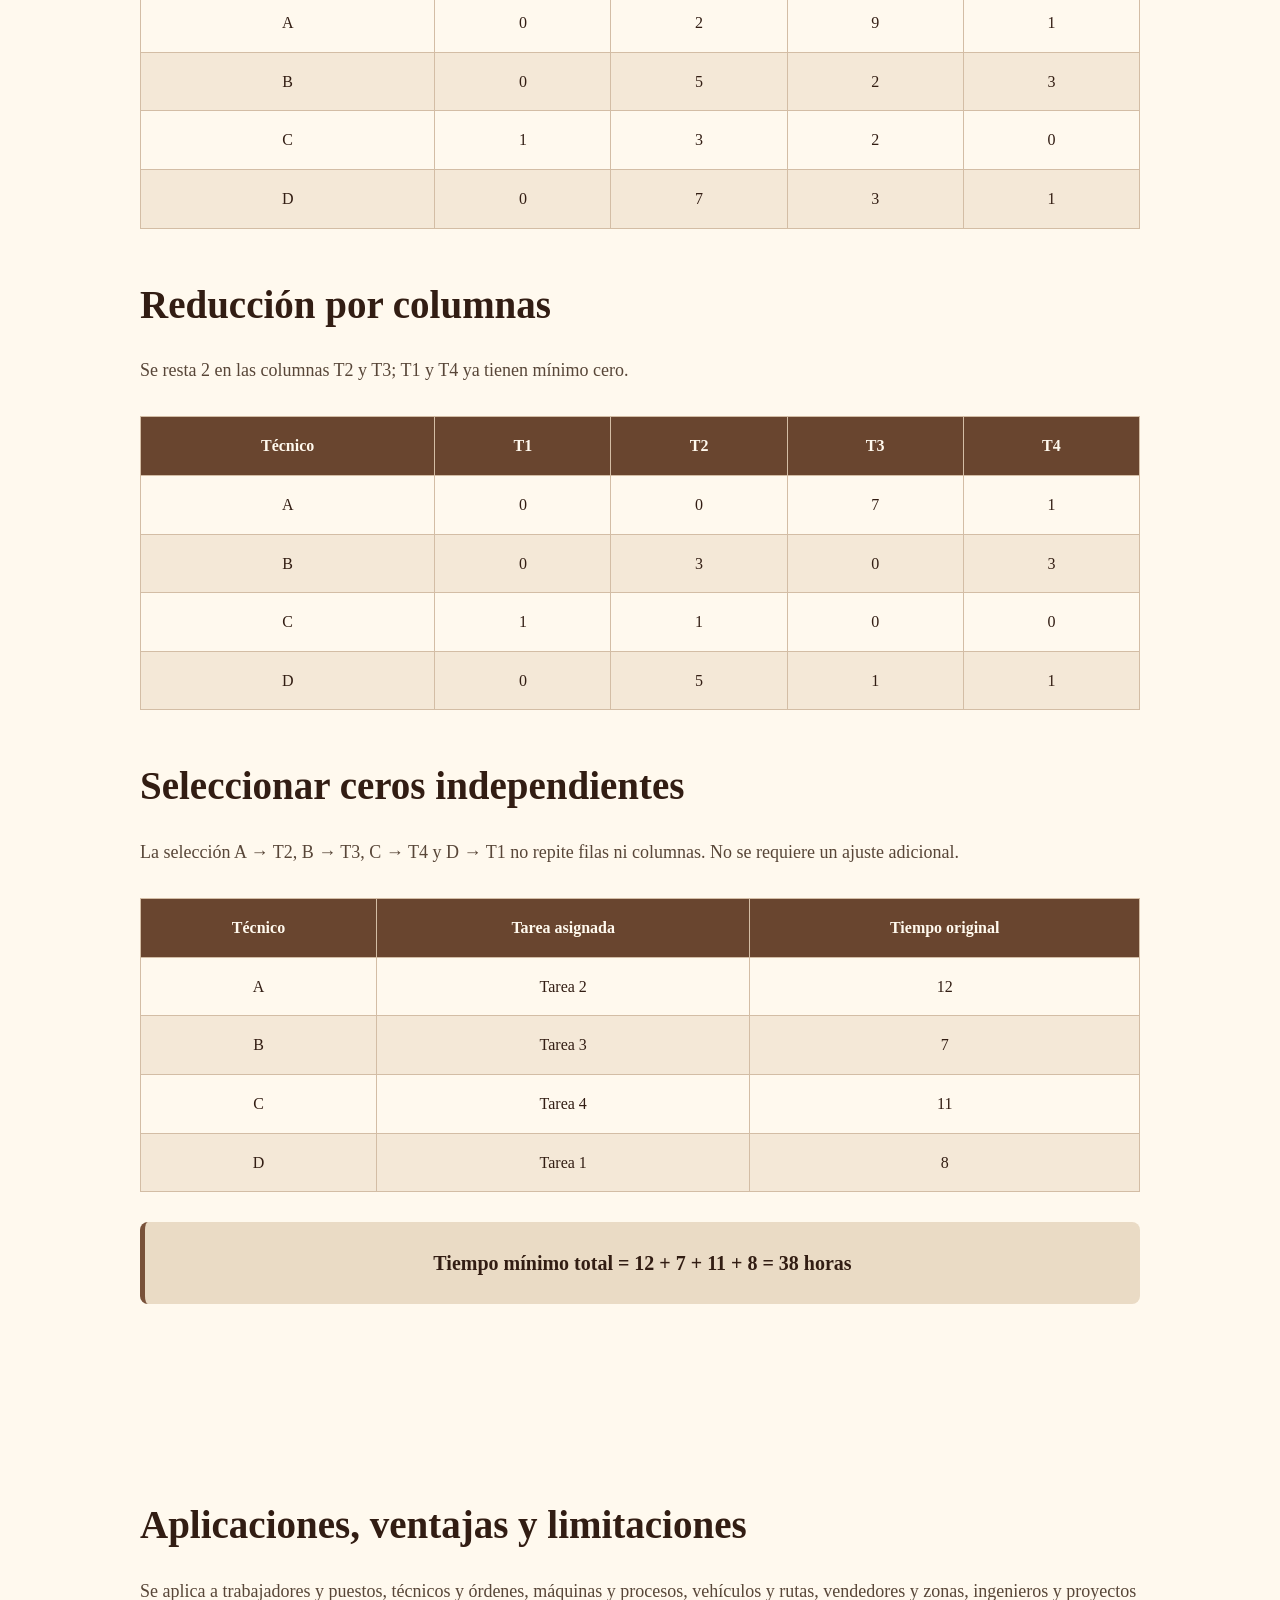
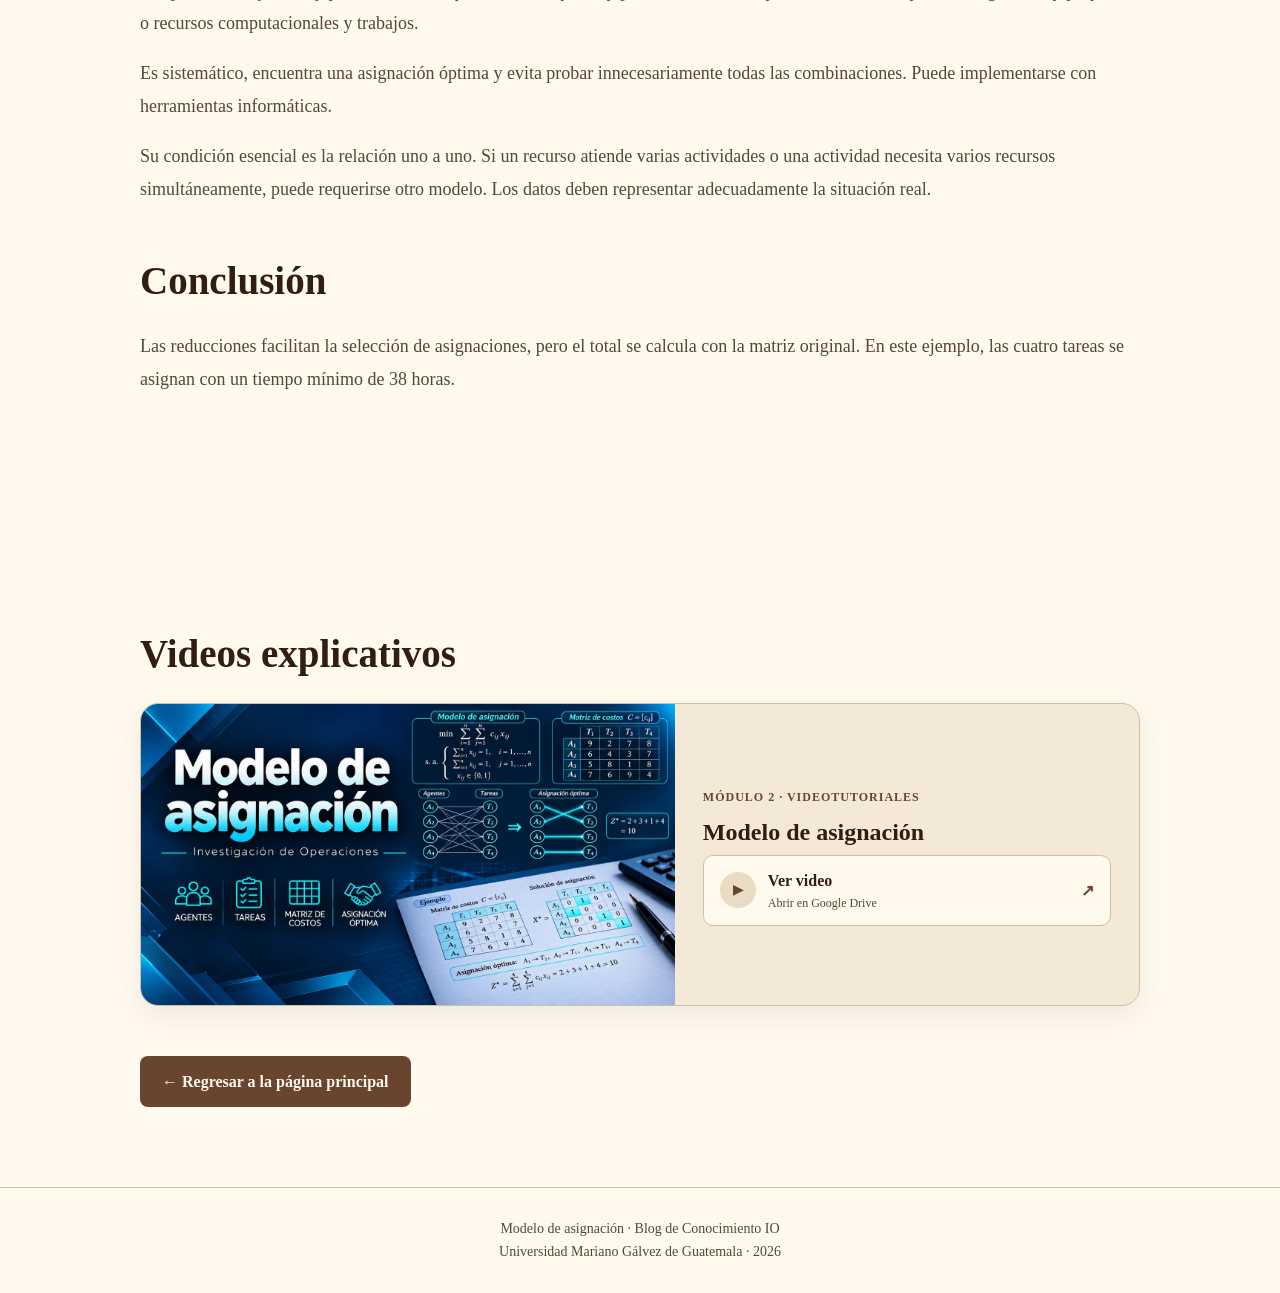
==== commit 1745621d: "Reducir el peso de las imagenes del blog" ====
--- a/asignacion.html
+++ b/asignacion.html
@@ -1,7 +1,7 @@
 <!DOCTYPE html><html lang="es"><head><meta charset="UTF-8"><meta name="viewport" content="width=device-width, initial-scale=1.0"><meta name="description" content="Modelo de asignación: teoría y desarrollo paso a paso de Investigación de Operaciones."><title>Modelo de asignación</title><link rel="stylesheet" href="static/css/estilos.css"><link rel="stylesheet" href="static/css/transporte.css"><link rel="stylesheet" href="static/css/formulacion.css"><link rel="stylesheet" href="static/css/editorial.css"></head><body class="edicion-editorial pagina-articulo"><header class="encabezado"><nav class="navegacion" aria-label="Navegación del artículo"><a class="logo" href="index.html" aria-label="Ir al inicio"><span class="logo-icono">IO</span><span class="logo-texto">Investigación de Operaciones</span></a><a href="index.html">Inicio</a></nav></header><main class="articulo"><section class="portada-articulo"><p class="etiqueta-articulo">Módulo 2 · Investigación de Operaciones</p><h1>Modelo de asignación</h1><p class="descripcion-articulo">Distribuye tareas entre recursos para minimizar el costo o el tiempo con el método húngaro.</p><div class="datos-articulo"><span>Autor: Darvin Aroldo Marroquín y Marroquín</span><span>Fase 2</span><span>Octubre de 2026</span></div></section><section class="contenido-articulo" id="teoria"><h2>Modelo de asignación</h2><p>Relaciona recursos con actividades mediante una matriz de costos, tiempos, distancias o beneficios. Cada recurso se asigna a una sola actividad y cada actividad recibe un solo recurso.</p><p>Es un caso particular del modelo de transporte, con una relación uno a uno. Las variables suelen ser binarias:</p><div class="formula">xᵢⱼ = 1 si el recurso i se asigna a la actividad j<br>xᵢⱼ = 0 si no se realiza esa asignación</div><p>Puede resolver minimización o maximización. Para aplicar directamente el Método Húngaro se necesita una matriz cuadrada; cuando las cantidades difieren se agregan filas o columnas ficticias.</p></section><section class="contenido-articulo" id="metodo"><h2>Método Húngaro</h2><p>Transforma la matriz para generar ceros y encontrar una combinación óptima. Los ceros de la matriz transformada no representan costos reales iguales a cero.</p><h2>Reducción por filas</h2><p>Restar el mínimo de cada fila a todos sus elementos.</p><h2>Reducción por columnas</h2><p>Restar el mínimo de cada columna a todos sus elementos.</p><h2>Ceros independientes</h2><p>Seleccionar ceros sin repetir fila ni columna, hasta completar una asignación por recurso y actividad.</p><h2>Ajuste de la matriz</h2><p>Si faltan ceros independientes, cubrir los ceros con el menor número de líneas horizontales y verticales. Restar el menor valor no cubierto a los elementos no cubiertos y sumarlo en las intersecciones de líneas. Repetir hasta completar la asignación.</p><h2>Minimización y maximización</h2><p>Para costos, tiempos o distancias se busca el menor total. Para beneficios, se transforma primero a minimización. El resultado final siempre se calcula con los valores originales.</p><h2>Matrices no balanceadas</h2><p>Una fila o columna ficticia puede representar un recurso sin utilizar o una actividad sin asignación real.</p></section><section class="contenido-articulo" id="ejemplo"><h2>Ejemplo: cuatro técnicos y cuatro tareas</h2><p>Se busca minimizar el tiempo total de las cuatro tareas:</p><div class="tabla-contenedor" role="region" aria-label="Tabla con desplazamiento horizontal" tabindex="0"><table><thead><tr><th scope="col">Técnico</th><th scope="col">Tarea 1</th><th scope="col">Tarea 2</th><th scope="col">Tarea 3</th><th scope="col">Tarea 4</th></tr></thead><tbody><tr><td>A</td><td>10</td><td>12</td><td>19</td><td>11</td></tr><tr><td>B</td><td>5</td><td>10</td><td>7</td><td>8</td></tr><tr><td>C</td><td>12</td><td>14</td><td>13</td><td>11</td></tr><tr><td>D</td><td>8</td><td>15</td><td>11</td><td>9</td></tr></tbody></table></div><h2>Reducción por filas</h2><p>Los mínimos son 10, 5, 11 y 8 para A, B, C y D, respectivamente.</p><div class="tabla-contenedor" role="region" aria-label="Tabla con desplazamiento horizontal" tabindex="0"><table><thead><tr><th scope="col">Técnico</th><th scope="col">T1</th><th scope="col">T2</th><th scope="col">T3</th><th scope="col">T4</th></tr></thead><tbody><tr><td>A</td><td>0</td><td>2</td><td>9</td><td>1</td></tr><tr><td>B</td><td>0</td><td>5</td><td>2</td><td>3</td></tr><tr><td>C</td><td>1</td><td>3</td><td>2</td><td>0</td></tr><tr><td>D</td><td>0</td><td>7</td><td>3</td><td>1</td></tr></tbody></table></div><h2>Reducción por columnas</h2><p>Se resta 2 en las columnas T2 y T3; T1 y T4 ya tienen mínimo cero.</p><div class="tabla-contenedor" role="region" aria-label="Tabla con desplazamiento horizontal" tabindex="0"><table><thead><tr><th scope="col">Técnico</th><th scope="col">T1</th><th scope="col">T2</th><th scope="col">T3</th><th scope="col">T4</th></tr></thead><tbody><tr><td>A</td><td>0</td><td>0</td><td>7</td><td>1</td></tr><tr><td>B</td><td>0</td><td>3</td><td>0</td><td>3</td></tr><tr><td>C</td><td>1</td><td>1</td><td>0</td><td>0</td></tr><tr><td>D</td><td>0</td><td>5</td><td>1</td><td>1</td></tr></tbody></table></div><h2>Seleccionar ceros independientes</h2><p>La selección A → T2, B → T3, C → T4 y D → T1 no repite filas ni columnas. No se requiere un ajuste adicional.</p><div class="tabla-contenedor" role="region" aria-label="Tabla con desplazamiento horizontal" tabindex="0"><table><thead><tr><th scope="col">Técnico</th><th scope="col">Tarea asignada</th><th scope="col">Tiempo original</th></tr></thead><tbody><tr><td>A</td><td>Tarea 2</td><td>12</td></tr><tr><td>B</td><td>Tarea 3</td><td>7</td></tr><tr><td>C</td><td>Tarea 4</td><td>11</td></tr><tr><td>D</td><td>Tarea 1</td><td>8</td></tr></tbody></table></div><div class="formula">Tiempo mínimo total = 12 + 7 + 11 + 8 = 38 horas</div></section><section class="contenido-articulo" id="conclusion"><h2>Aplicaciones, ventajas y limitaciones</h2><p>Se aplica a trabajadores y puestos, técnicos y órdenes, máquinas y procesos, vehículos y rutas, vendedores y zonas, ingenieros y proyectos o recursos computacionales y trabajos.</p><p>Es sistemático, encuentra una asignación óptima y evita probar innecesariamente todas las combinaciones. Puede implementarse con herramientas informáticas.</p><p>Su condición esencial es la relación uno a uno. Si un recurso atiende varias actividades o una actividad necesita varios recursos simultáneamente, puede requerirse otro modelo. Los datos deben representar adecuadamente la situación real.</p><h2>Conclusión</h2><p>Las reducciones facilitan la selección de asignaciones, pero el total se calcula con la matriz original. En este ejemplo, las cuatro tareas se asignan con un tiempo mínimo de 38 horas.</p></section><section class="contenido-articulo"><div class="video-articulo" id="videos">
     <h2>Videos explicativos</h2>
     <div class="tarjeta-videos">
-        <img class="imagen-videos" src="static/img/asignacion-video.png" alt="Modelo de asignación: agentes, tareas, matriz de costos y asignación óptima." width="1672" height="941" loading="lazy">
+        <img class="imagen-videos" src="static/img/asignacion-video.webp" alt="Modelo de asignación: agentes, tareas, matriz de costos y asignación óptima." width="1672" height="941" loading="lazy">
         <div class="contenido-videos">
             <span class="etiqueta-videos">Módulo 2 · Videotutoriales</span>
             <h3>Modelo de asignación</h3>
--- a/static/css/editorial.css
+++ b/static/css/editorial.css
@@ -287,7 +287,7 @@
     background-color: var(--tinta);
 }
 
-.pagina-articulo .imagen-videos[src$="/formulacion-modelos.png"] {
+.pagina-articulo .imagen-videos[src$="/formulacion-modelos.webp"] {
     filter: sepia(1);
 }
 
